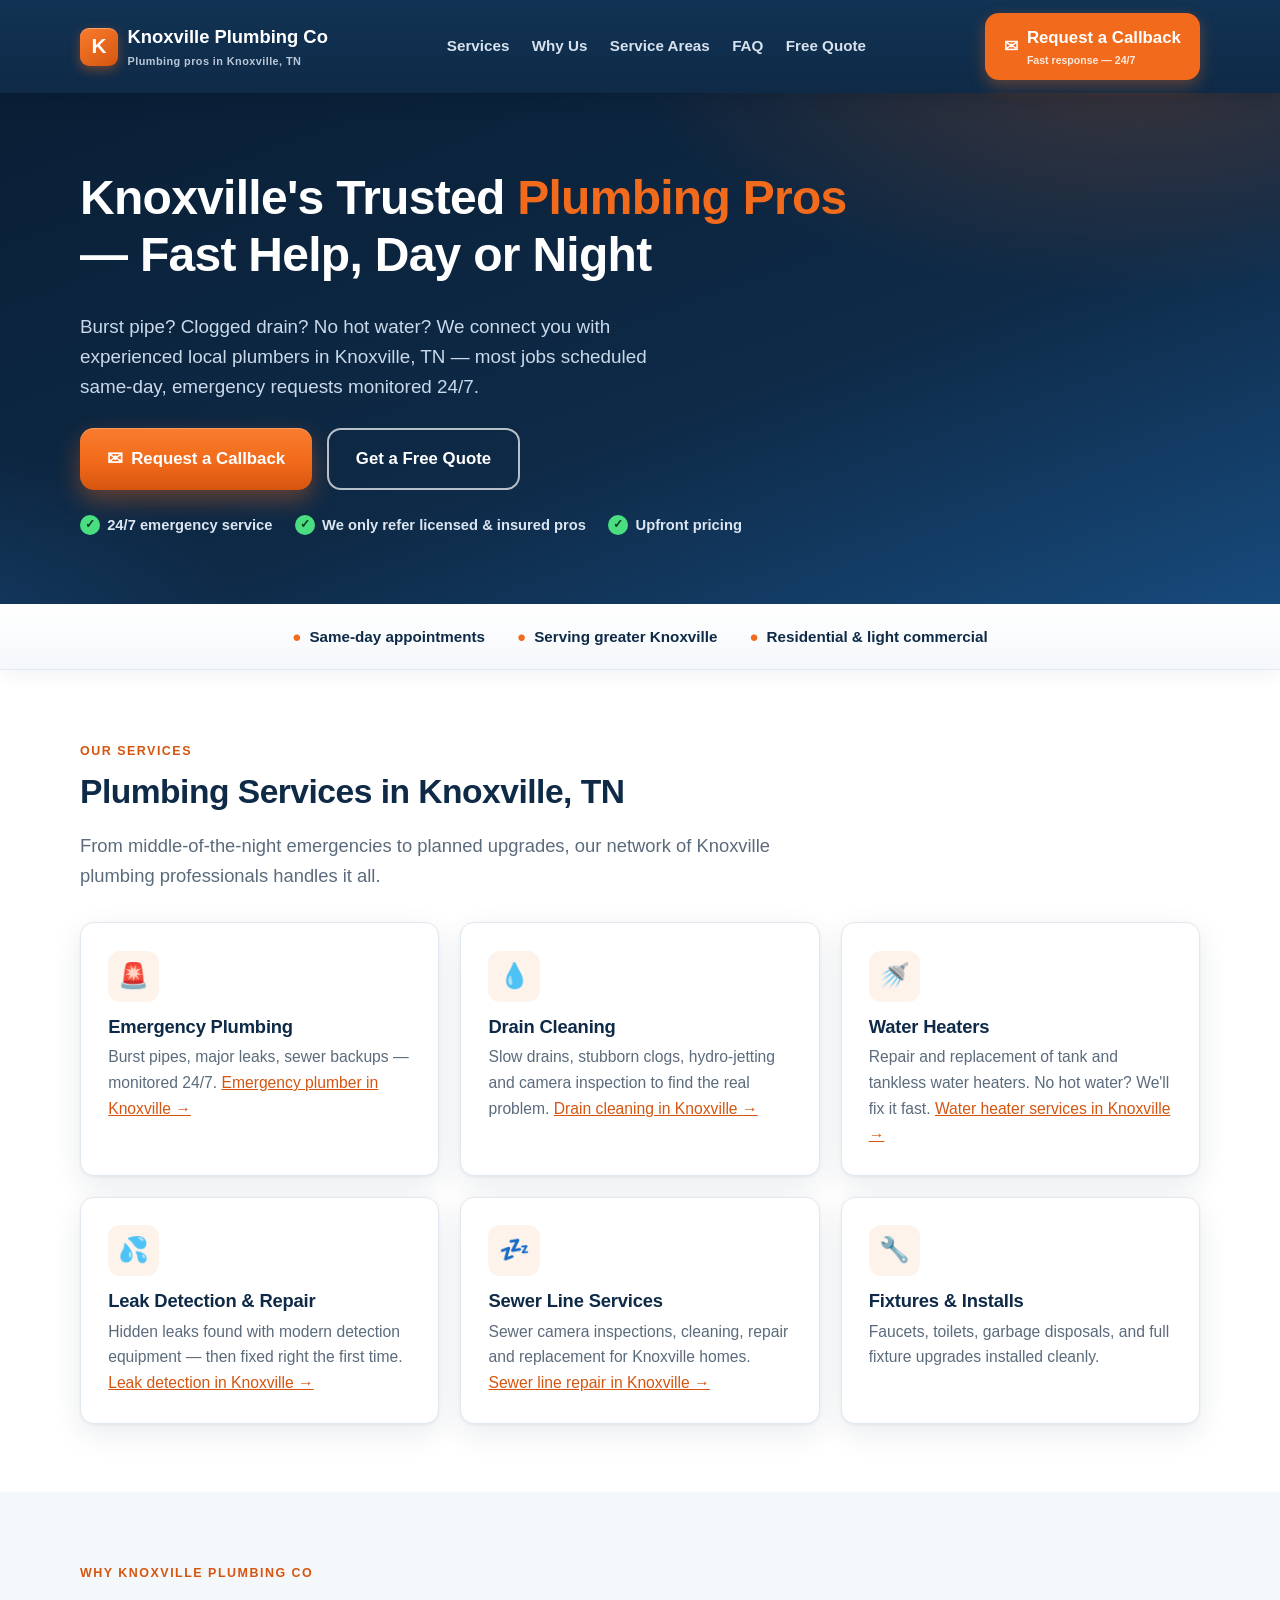
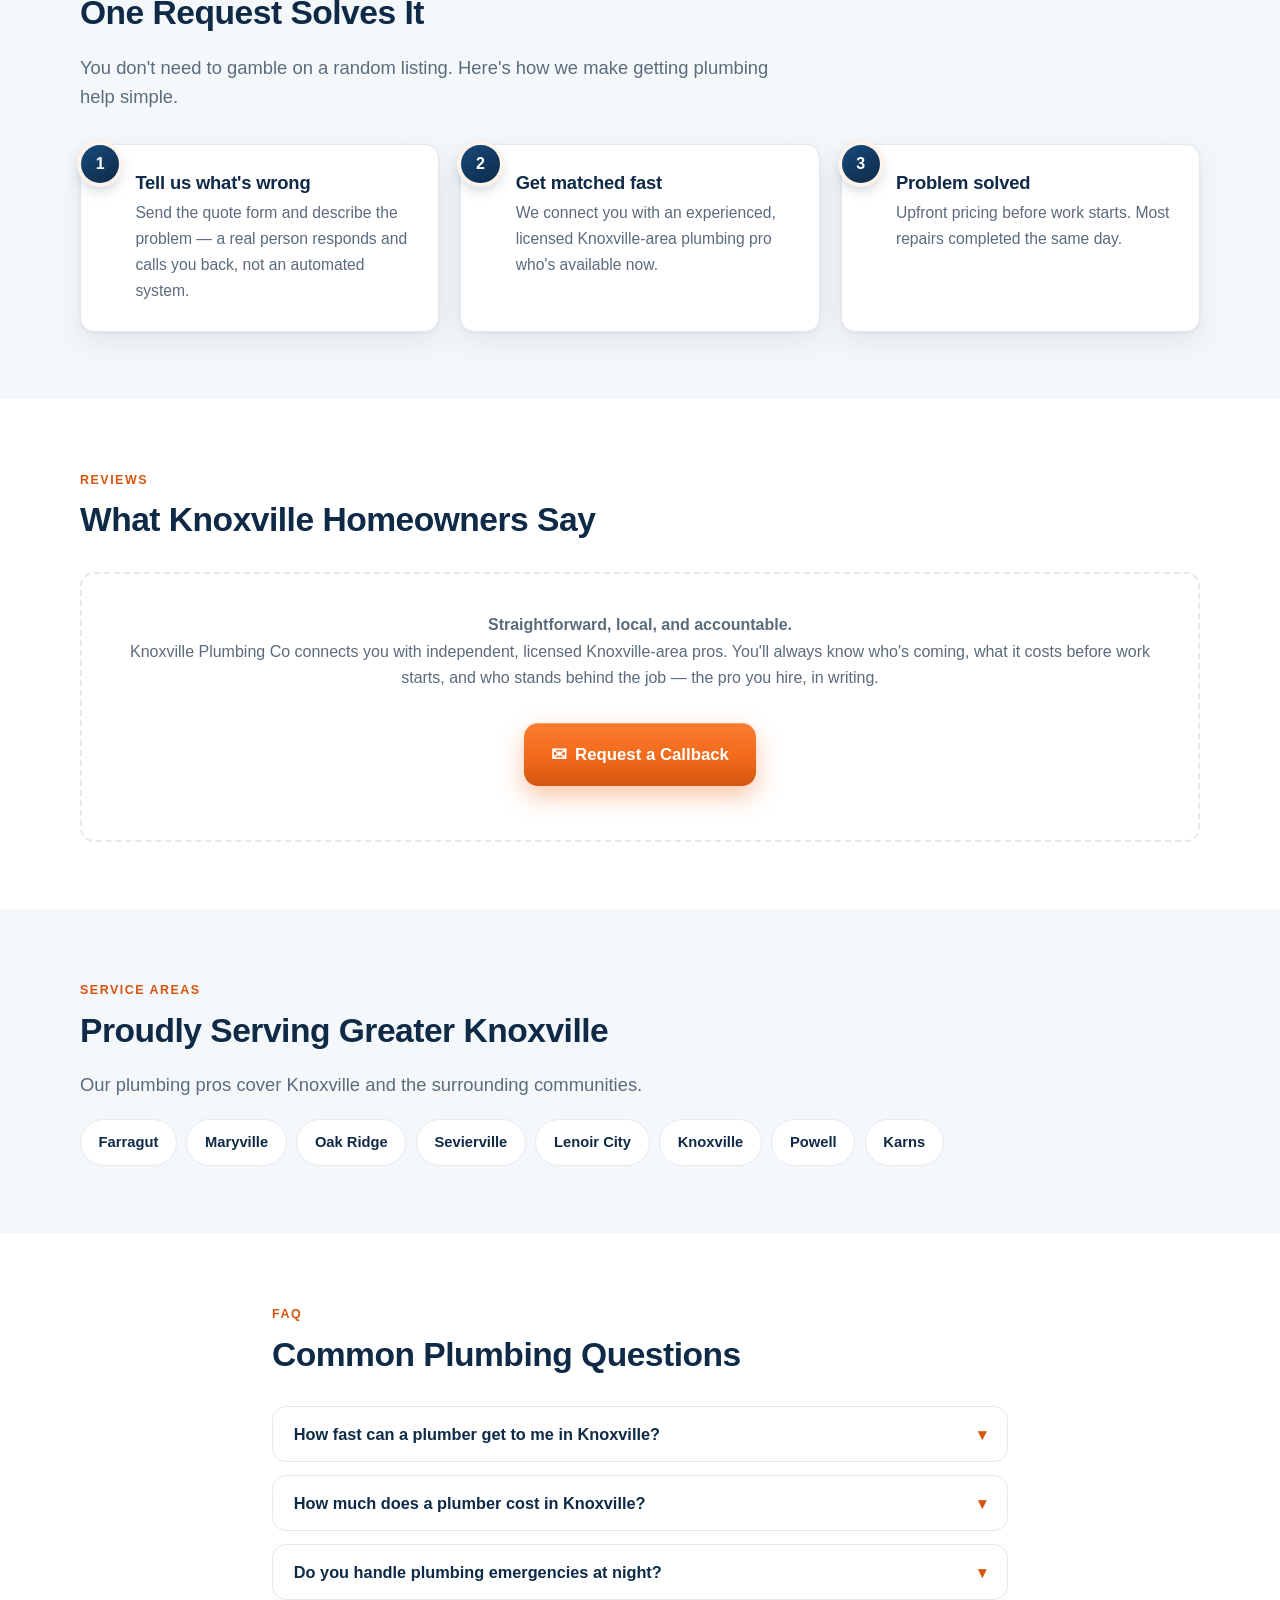
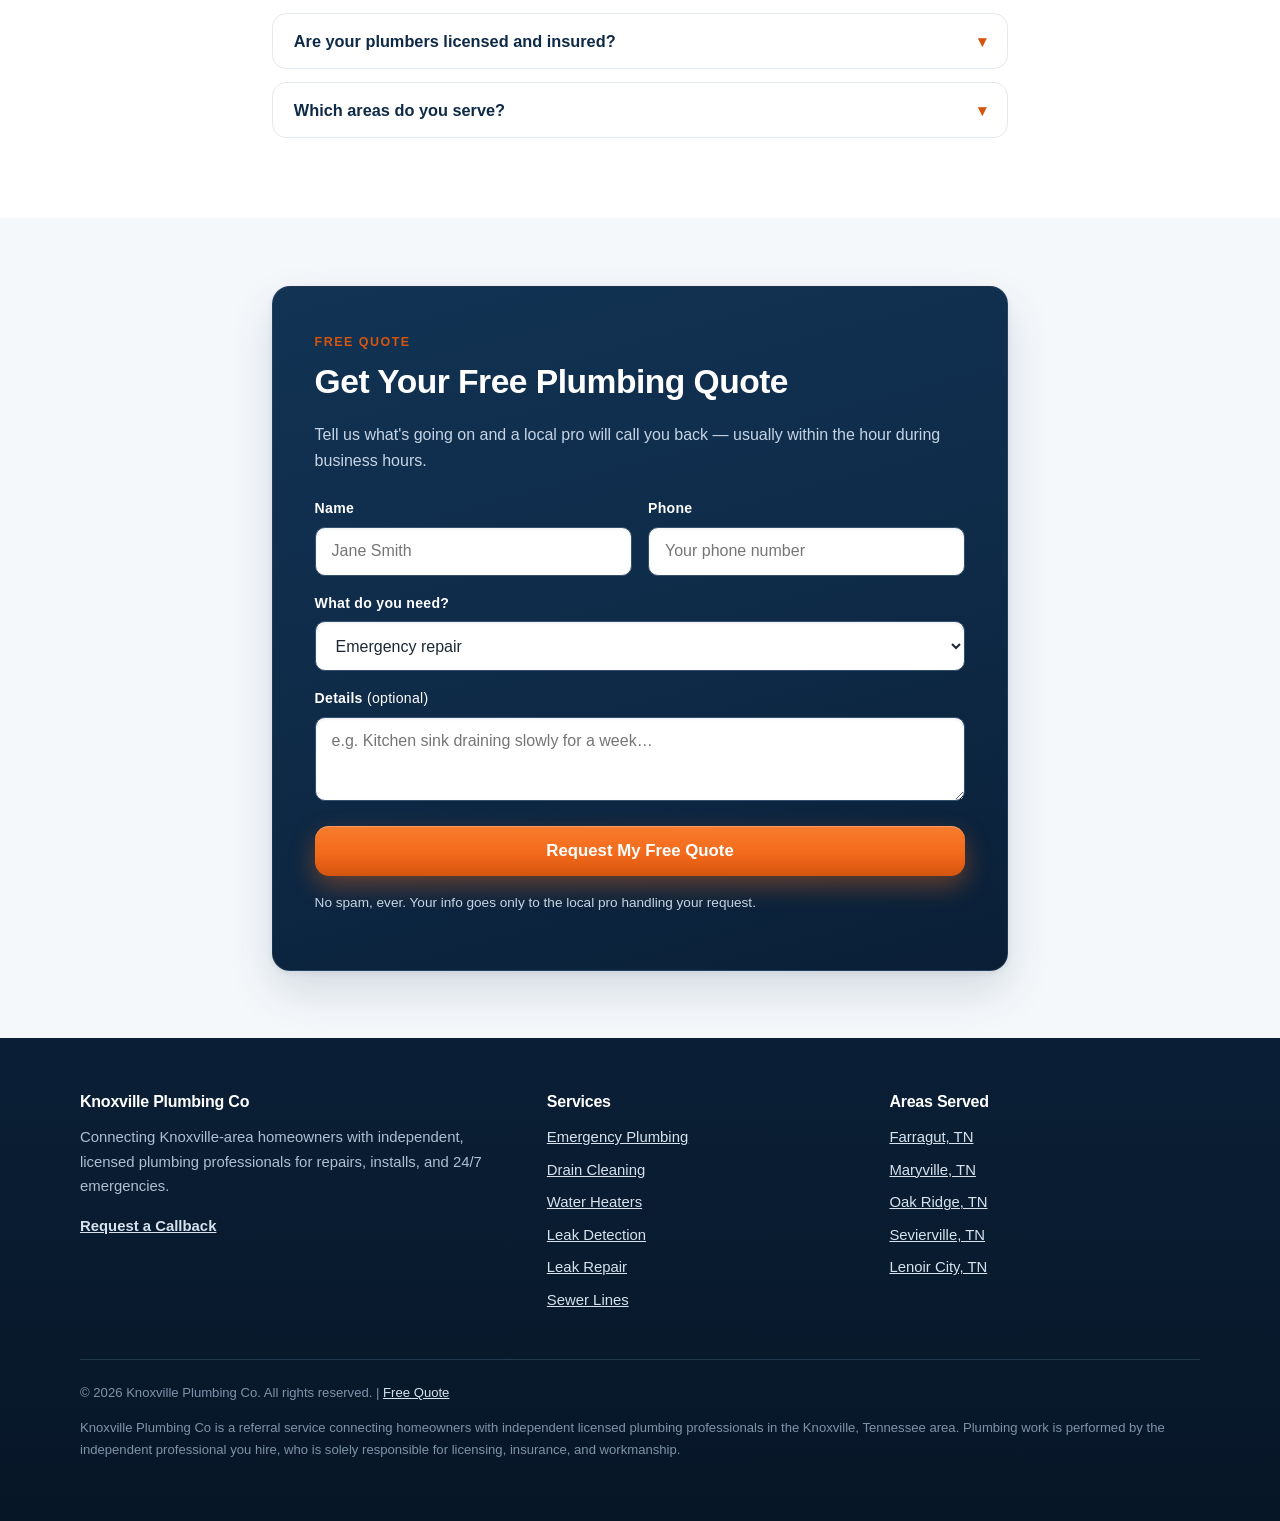
==== index.html @ 36725b7a "Knoxville Plumbing Co lead-gen site — premium template clone, form-first (no phone)" ====
<!DOCTYPE html>
<html lang="en">
<head>
<meta charset="UTF-8">
<meta name="viewport" content="width=device-width, initial-scale=1.0">
<title>Plumber in Knoxville, TN | 24/7 Emergency | Knoxville Plumbing Co</title>
<meta name="description" content="Need a plumber in Knoxville, TN? We connect you with trusted local pros for emergencies, drains, water heaters & more. Request a callback for fast service.">
<link rel="canonical" href="https://knoxvilleplumbingco.com/">
<meta property="og:title" content="Plumber in Knoxville, TN | 24/7 | Knoxville Plumbing Co">
<meta property="og:description" content="Fast, reliable plumbing help in Knoxville — emergency repairs, drain cleaning, water heaters. Request a callback.">
<meta property="og:type" content="website">
<meta property="og:url" content="https://knoxvilleplumbingco.com/">
<meta property="og:image" content="https://knoxvilleplumbingco.com/assets/img/og-cover.jpg">
<link rel="stylesheet" href="/assets/css/style.css">
<link rel="icon" href="data:image/svg+xml,<svg xmlns='http://www.w3.org/2000/svg' viewBox='0 0 100 100'><rect width='100' height='100' rx='20' fill='%23f26a1b'/><text x='50' y='68' font-size='52' text-anchor='middle' fill='white' font-family='Arial' font-weight='bold'>K</text></svg>">
<script type="application/ld+json">
{
  "@context": "https://schema.org",
  "@type": "Plumber",
  "name": "Knoxville Plumbing Co",
  "description": "Connecting Knoxville-area homeowners with trusted local plumbing professionals for emergency repairs, drain cleaning, water heaters, and more.",
  "url": "https://knoxvilleplumbingco.com/",
  "address": {
    "@type": "PostalAddress",
    "addressLocality": "Knoxville",
    "addressRegion": "TN",
    "addressCountry": "US"
  },
  "areaServed": [
    {"@type": "City", "name": "Knoxville"},
    {"@type": "City", "name": "Farragut"},
    {"@type": "City", "name": "Maryville"},
    {"@type": "City", "name": "Oak Ridge"},
    {"@type": "City", "name": "Sevierville"},
    {"@type": "City", "name": "Powell"},
    {"@type": "City", "name": "Lenoir City"},
    {"@type": "City", "name": "Karns"}
  ],
  "openingHours": "Mo-Su 00:00-23:59",
  "priceRange": "$$"
}
</script>
</head>
<body>

<header class="site-header">
  <div class="container header-inner">
    <a class="brand" href="/" aria-label="Knoxville Plumbing Co — home">
      <span class="brand-mark">K</span>
      <span>Knoxville Plumbing Co<small>Plumbing pros in Knoxville, TN</small></span>
    </a>
    <nav class="main-nav" id="mainNav" aria-label="Main navigation">
      <a href="/#services">Services</a>
      <a href="/#why-us">Why Us</a>
      <a href="/#areas">Service Areas</a>
      <a href="/#faq">FAQ</a>
      <a href="/#quote">Free Quote</a>
    </nav>
    <button class="nav-toggle" aria-label="Open menu" aria-expanded="false" aria-controls="mainNav">&#9776;</button>
    <a class="header-phone" href="#quote"><span aria-hidden="true">&#9993;</span><span>Request a Callback<small>Fast response — 24/7</small></span></a>
  </div>
</header>

<main>
  <!-- HERO -->
  <section class="hero">
    <div class="container">
      <h1>Knoxville's Trusted <span class="hl">Plumbing Pros</span> — Fast Help, Day or Night</h1>
      <p class="sub">Burst pipe? Clogged drain? No hot water? We connect you with experienced local plumbers in Knoxville, TN — most jobs scheduled same-day, emergency requests monitored 24/7.</p>
      <div class="hero-ctas">
        <a class="btn btn-primary" href="#quote"><span class="icon" aria-hidden="true">&#9993;</span> Request a Callback</a>
        <a class="btn btn-outline" href="#quote">Get a Free Quote</a>
      </div>
      <ul class="hero-trust">
        <li><span class="tick">&#10003;</span> 24/7 emergency service</li>
        <li><span class="tick">&#10003;</span> We only refer licensed &amp; insured pros</li>
        <li><span class="tick">&#10003;</span> Upfront pricing</li>
      </ul>
    </div>
  </section>

  <!-- TRUST BAR -->
  <div class="trustbar">
    <div class="container">
      <ul>
        <li><span class="dot">&#9679;</span> Same-day appointments</li>
        <li><span class="dot">&#9679;</span> Serving greater Knoxville</li>
        <li><span class="dot">&#9679;</span> Residential &amp; light commercial</li>
      </ul>
    </div>
  </div>

  <!-- SERVICES -->
  <section id="services">
    <div class="container">
      <span class="eyebrow">Our services</span>
      <h2>Plumbing Services in Knoxville, TN</h2>
      <p class="lead">From middle-of-the-night emergencies to planned upgrades, our network of Knoxville plumbing professionals handles it all.</p>
      <div class="grid grid-3 mt-2">
        <div class="card">
          <div class="card-icon" aria-hidden="true">&#128680;</div>
          <h3>Emergency Plumbing</h3>
          <p>Burst pipes, major leaks, sewer backups — monitored 24/7. <a href="/services/emergency-plumbing.html">Emergency plumber in Knoxville &rarr;</a></p>
        </div>
        <div class="card">
          <div class="card-icon" aria-hidden="true">&#128167;</div>
          <h3>Drain Cleaning</h3>
          <p>Slow drains, stubborn clogs, hydro-jetting and camera inspection to find the real problem. <a href="/services/drain-cleaning.html">Drain cleaning in Knoxville &rarr;</a></p>
        </div>
        <div class="card">
          <div class="card-icon" aria-hidden="true">&#128703;</div>
          <h3>Water Heaters</h3>
          <p>Repair and replacement of tank and tankless water heaters. No hot water? We'll fix it fast. <a href="/services/water-heater-repair-installation.html">Water heater services in Knoxville &rarr;</a></p>
        </div>
        <div class="card">
          <div class="card-icon" aria-hidden="true">&#128166;</div>
          <h3>Leak Detection &amp; Repair</h3>
          <p>Hidden leaks found with modern detection equipment — then fixed right the first time. <a href="/services/leak-detection.html">Leak detection in Knoxville &rarr;</a></p>
        </div>
        <div class="card">
          <div class="card-icon" aria-hidden="true">&#128164;</div>
          <h3>Sewer Line Services</h3>
          <p>Sewer camera inspections, cleaning, repair and replacement for Knoxville homes. <a href="/services/sewer-line-repair.html">Sewer line repair in Knoxville &rarr;</a></p>
        </div>
        <div class="card">
          <div class="card-icon" aria-hidden="true">&#128295;</div>
          <h3>Fixtures &amp; Installs</h3>
          <p>Faucets, toilets, garbage disposals, and full fixture upgrades installed cleanly.</p>
        </div>
      </div>
    </div>
  </section>

  <!-- WHY US -->
  <section id="why-us" class="section-soft">
    <div class="container">
      <span class="eyebrow">Why Knoxville Plumbing Co</span>
      <h2>One Request Solves It</h2>
      <p class="lead">You don't need to gamble on a random listing. Here's how we make getting plumbing help simple.</p>
      <div class="grid grid-3 steps mt-2">
        <div class="card step">
          <h3>Tell us what's wrong</h3>
          <p>Send the quote form and describe the problem — a real person responds and calls you back, not an automated system.</p>
        </div>
        <div class="card step">
          <h3>Get matched fast</h3>
          <p>We connect you with an experienced, licensed Knoxville-area plumbing pro who's available now.</p>
        </div>
        <div class="card step">
          <h3>Problem solved</h3>
          <p>Upfront pricing before work starts. Most repairs completed the same day.</p>
        </div>
      </div>
    </div>
  </section>

  <!-- REVIEWS -->
  <section id="reviews">
    <div class="container">
      <span class="eyebrow">Reviews</span>
      <h2>What Knoxville Homeowners Say</h2>
      <div class="reviews-empty mt-2">
        <p><strong>Straightforward, local, and accountable.</strong><br>
        Knoxville Plumbing Co connects you with independent, licensed Knoxville-area pros. You'll always know who's coming, what it costs before work starts, and who stands behind the job — the pro you hire, in writing.</p>
        <p class="mt-2"><a class="btn btn-primary" href="#quote"><span class="icon" aria-hidden="true">&#9993;</span> Request a Callback</a></p>
      </div>
    </div>
  </section>

  <!-- SERVICE AREAS -->
  <section id="areas" class="section-soft">
    <div class="container">
      <span class="eyebrow">Service areas</span>
      <h2>Proudly Serving Greater Knoxville</h2>
      <p class="lead">Our plumbing pros cover Knoxville and the surrounding communities.</p>
      <ul class="area-tags">
        <li><a href="/areas/farragut.html">Farragut</a></li>
        <li><a href="/areas/maryville.html">Maryville</a></li>
        <li><a href="/areas/oak-ridge.html">Oak Ridge</a></li>
        <li><a href="/areas/sevierville.html">Sevierville</a></li>
        <li><a href="/areas/lenoir-city.html">Lenoir City</a></li>
        <li>Knoxville</li><li>Powell</li><li>Karns</li>
      </ul>
    </div>
  </section>

  <!-- FAQ -->
  <section id="faq">
    <div class="container" style="max-width: 46rem;">
      <span class="eyebrow">FAQ</span>
      <h2>Common Plumbing Questions</h2>
      <div class="mt-2">
        <div class="faq-item">
          <button class="faq-q" aria-expanded="false">How fast can a plumber get to me in Knoxville?<span class="chev" aria-hidden="true">&#9662;</span></button>
          <div class="faq-a"><p>For emergencies, our pros aim for same-day — often within hours. Standard appointments are usually available within 24–48 hours. Request a callback and we'll give you a real arrival window.</p></div>
        </div>
        <div class="faq-item">
          <button class="faq-q" aria-expanded="false">How much does a plumber cost in Knoxville?<span class="chev" aria-hidden="true">&#9662;</span></button>
          <div class="faq-a"><p>Most residential service calls in Knoxville run $150–$500 depending on the job; bigger work like water heater replacement or sewer repair is quoted upfront before anything starts. You'll always approve the price first.</p></div>
        </div>
        <div class="faq-item">
          <button class="faq-q" aria-expanded="false">Do you handle plumbing emergencies at night?<span class="chev" aria-hidden="true">&#9662;</span></button>
          <div class="faq-a"><p>Yes — burst pipes, flooding, and sewer backups can't wait. Emergency requests are monitored 24/7, including weekends and holidays.</p></div>
        </div>
        <div class="faq-item">
          <button class="faq-q" aria-expanded="false">Are your plumbers licensed and insured?<span class="chev" aria-hidden="true">&#9662;</span></button>
          <div class="faq-a"><p>That's our policy: we only connect you with professionals who are licensed per Tennessee requirements and carry liability insurance — and you should always ask your pro for their license number. Any reputable plumber provides it happily.</p></div>
        </div>
        <div class="faq-item">
          <button class="faq-q" aria-expanded="false">Which areas do you serve?<span class="chev" aria-hidden="true">&#9662;</span></button>
          <div class="faq-a"><p>Knoxville plus Farragut, Maryville, Oak Ridge, Sevierville, Powell, Lenoir City, and Karns. Just outside? Send the form and ask — we may still be able to help.</p></div>
        </div>
      </div>
    </div>
  </section>

  <!-- QUOTE FORM -->
  <section id="quote" class="section-soft">
    <div class="container" style="max-width: 46rem;">
      <div class="form-wrap">
        <span class="eyebrow">Free quote</span>
        <h2>Get Your Free Plumbing Quote</h2>
        <p>Tell us what's going on and a local pro will call you back — usually within the hour during business hours.</p>
        <form class="quote-form" id="quoteForm" novalidate>
          <div class="field-row">
            <div class="field">
              <label for="q-name">Name</label>
              <input id="q-name" name="name" type="text" autocomplete="name" placeholder="Jane Smith" required>
            </div>
            <div class="field">
              <label for="q-phone">Phone</label>
              <input id="q-phone" name="phone" type="tel" autocomplete="tel" placeholder="Your phone number" required>
            </div>
          </div>
          <div class="field">
            <label for="q-service">What do you need?</label>
            <select id="q-service" name="service">
              <option>Emergency repair</option>
              <option>Drain cleaning</option>
              <option>Water heater</option>
              <option>Leak detection / repair</option>
              <option>Sewer line</option>
              <option>Fixture install</option>
              <option>Something else</option>
            </select>
          </div>
          <div class="field">
            <label for="q-details">Details <span style="font-weight:400">(optional)</span></label>
            <textarea id="q-details" name="details" rows="3" placeholder="e.g. Kitchen sink draining slowly for a week…"></textarea>
          </div>
          <div class="field hp" aria-hidden="true">
            <label>Company (leave blank)<input type="text" name="company" tabindex="-1" autocomplete="off"></label>
          </div>
          <p class="form-error" role="alert"></p>
          <button class="btn btn-primary btn-block" type="submit">Request My Free Quote</button>
          <p class="form-note">No spam, ever. Your info goes only to the local pro handling your request.</p>
          <div class="form-success" role="status">
            <strong>Thanks — we've got it!</strong><br>
            A local plumbing pro will call you back shortly.
          </div>
        </form>
      </div>
    </div>
  </section>
</main>

<footer class="site-footer">
  <div class="container">
    <div class="footer-grid">
      <div>
        <h2 class="fh">Knoxville Plumbing Co</h2>
        <p>Connecting Knoxville-area homeowners with independent, licensed plumbing professionals for repairs, installs, and 24/7 emergencies.</p>
        <p><a href="#quote"><strong>Request a Callback</strong></a></p>
      </div>
      <div>
        <h2 class="fh">Services</h2>
        <ul>
          <li><a href="/services/emergency-plumbing.html">Emergency Plumbing</a></li>
          <li><a href="/services/drain-cleaning.html">Drain Cleaning</a></li>
          <li><a href="/services/water-heater-repair-installation.html">Water Heaters</a></li>
          <li><a href="/services/leak-detection.html">Leak Detection</a></li>
          <li><a href="/services/leak-repair.html">Leak Repair</a></li>
          <li><a href="/services/sewer-line-repair.html">Sewer Lines</a></li>
        </ul>
      </div>
      <div>
        <h2 class="fh">Areas Served</h2>
        <ul>
          <li><a href="/areas/farragut.html">Farragut, TN</a></li>
          <li><a href="/areas/maryville.html">Maryville, TN</a></li>
          <li><a href="/areas/oak-ridge.html">Oak Ridge, TN</a></li>
          <li><a href="/areas/sevierville.html">Sevierville, TN</a></li>
          <li><a href="/areas/lenoir-city.html">Lenoir City, TN</a></li>
        </ul>
      </div>
    </div>
    <div class="footer-bottom">
      <p>&copy; <span data-year>2026</span> Knoxville Plumbing Co. All rights reserved. | <a href="/#quote">Free Quote</a></p>
      <p>Knoxville Plumbing Co is a referral service connecting homeowners with independent licensed plumbing professionals in the Knoxville, Tennessee area. Plumbing work is performed by the independent professional you hire, who is solely responsible for licensing, insurance, and workmanship.</p>
    </div>
  </div>
</footer>

<!-- Sticky mobile call bar -->
<div class="callbar" role="navigation" aria-label="Quick contact">
  <a class="call-now" href="#quote">Request a Callback</a>
  <a class="get-quote" href="#quote">Free Quote</a>
</div>

<script src="/assets/js/main.js" defer></script>
</body>
</html>
---- assets/css/style.css ----
/* ============================================================
   Site-01 rank-and-rent template — mobile-first, zero dependencies
   Niche/city tokens are filled per-site (see HTML comments).
   ============================================================ */
:root {
  --navy: #0e2a47;
  --navy-dark: #0a1f36;
  --accent: #f26a1b;
  --accent-dark: #d5550f;
  --accent-soft: #fef3ea;
  --ink: #1c2733;
  --muted: #5b6b7c;
  --line: #e3e9f0;
  --bg: #ffffff;
  --bg-soft: #f5f8fb;
  --radius: 14px;
  --shadow: 0 1px 3px rgba(14, 42, 71, .06), 0 10px 30px rgba(14, 42, 71, .09);
  --shadow-lg: 0 2px 6px rgba(14, 42, 71, .07), 0 20px 45px rgba(14, 42, 71, .14);
  --font: -apple-system, BlinkMacSystemFont, "Segoe UI", Roboto, Helvetica, Arial, sans-serif;
}

*, *::before, *::after { box-sizing: border-box; }
html { scroll-behavior: smooth; }
body {
  margin: 0;
  font-family: var(--font);
  color: var(--ink);
  line-height: 1.65;
  background: var(--bg);
  -webkit-text-size-adjust: 100%;
  -webkit-font-smoothing: antialiased;
  text-rendering: optimizeLegibility;
}
::selection { background: rgba(242, 106, 27, .28); }
img { max-width: 100%; height: auto; display: block; }
a { color: var(--accent-dark); }
h1, h2, h3 { line-height: 1.18; color: var(--navy); margin: 0 0 .6em; letter-spacing: -.015em; font-weight: 800; }
h1 { font-size: clamp(1.9rem, 5.5vw, 3rem); }
h2 { font-size: clamp(1.45rem, 4vw, 2.1rem); }
h3 { font-size: 1.15rem; letter-spacing: -.01em; }
p { margin: 0 0 1em; }
.container { width: min(1120px, 92%); margin: 0 auto; }
section { padding: 4.2rem 0; }
.section-soft { background: var(--bg-soft); }
.eyebrow {
  display: inline-block; font-size: .78rem; font-weight: 700;
  letter-spacing: .12em; text-transform: uppercase;
  color: var(--accent-dark); margin-bottom: .6rem;
}
.lead { font-size: 1.15rem; line-height: 1.6; color: var(--muted); max-width: 44rem; }

/* ---------- Buttons ---------- */
.btn {
  display: inline-flex; align-items: center; justify-content: center; gap: .5rem;
  padding: .95rem 1.7rem; border-radius: var(--radius);
  font-weight: 700; font-size: 1.05rem; text-decoration: none;
  border: 0; cursor: pointer; transition: transform .12s ease, box-shadow .12s ease;
}
.btn:active { transform: translateY(1px); }
.btn-primary { background: linear-gradient(180deg, #f97c2e, var(--accent) 55%, var(--accent-dark)); color: #fff; box-shadow: 0 10px 24px rgba(242,106,27,.38), inset 0 1px 0 rgba(255,255,255,.25); }
.btn-primary:hover { background: linear-gradient(180deg, var(--accent), var(--accent-dark)); transform: translateY(-1px); box-shadow: 0 14px 30px rgba(242,106,27,.42), inset 0 1px 0 rgba(255,255,255,.2); }
.btn:focus-visible, a:focus-visible, button:focus-visible { outline: 3px solid rgba(242,106,27,.55); outline-offset: 2px; }
.btn-outline { background: transparent; color: #fff; border: 2px solid rgba(255,255,255,.7); }
.btn-outline:hover { border-color: #fff; background: rgba(255,255,255,.08); }
.btn-block { width: 100%; }
.btn .icon { font-size: 1.15em; }

/* ---------- Header ---------- */
.site-header {
  position: sticky; top: 0; z-index: 50;
  background: linear-gradient(180deg, #123354, var(--navy)); color: #fff;
  box-shadow: 0 4px 20px rgba(6, 22, 40, .28);
}
.header-inner {
  display: flex; align-items: center; justify-content: space-between;
  gap: 1rem; padding: .8rem 0;
}
.brand { display: flex; align-items: center; gap: .6rem; color: #fff; text-decoration: none; font-weight: 800; font-size: 1.15rem; }
.brand-mark {
  width: 38px; height: 38px; border-radius: 9px; flex: 0 0 38px;
  background: linear-gradient(145deg, #f97c2e, var(--accent-dark)); color: #fff;
  display: flex; align-items: center; justify-content: center;
  font-size: 1.3rem; font-weight: 800;
  box-shadow: 0 4px 12px rgba(242,106,27,.4), inset 0 1px 0 rgba(255,255,255,.3);
}
.brand small { display: block; font-size: .68rem; font-weight: 600; color: #b9c7d8; letter-spacing: .04em; }
.header-phone {
  display: inline-flex; align-items: center; gap: .55rem;
  background: var(--accent); color: #fff; text-decoration: none;
  font-weight: 800; font-size: 1.05rem;
  padding: .7rem 1.2rem; border-radius: var(--radius);
  white-space: nowrap;
}
.header-phone { box-shadow: 0 6px 16px rgba(242,106,27,.35); transition: background .15s ease, transform .15s ease; }
.header-phone:hover { background: var(--accent-dark); transform: translateY(-1px); }
.header-phone small { display: block; font-size: .66rem; font-weight: 600; opacity: .85; }
.nav-toggle { display: none; background: none; border: 0; color: #fff; font-size: 1.6rem; cursor: pointer; padding: .4rem; }
.main-nav { display: flex; gap: 1.4rem; align-items: center; }
.main-nav a { color: #d7e2ee; text-decoration: none; font-weight: 600; font-size: .95rem; }
.main-nav a { padding: .3rem 0; border-bottom: 2px solid transparent; transition: color .15s ease, border-color .15s ease; }
.main-nav a:hover { color: #fff; border-bottom-color: var(--accent); }

/* ---------- Hero ---------- */
.hero {
  background:
    radial-gradient(52rem 26rem at 88% -10%, rgba(242, 106, 27, .22), transparent 60%),
    radial-gradient(40rem 22rem at -10% 110%, rgba(38, 102, 168, .35), transparent 60%),
    linear-gradient(160deg, var(--navy-dark) 0%, var(--navy) 58%, #174a7c 100%);
  color: #fff; padding: 4.8rem 0 4.2rem; position: relative; overflow: hidden;
}
.hero h1 { color: #fff; max-width: 16em; }
.hero h1 .hl { color: var(--accent); }
.hero p.sub { color: #c9d9ea; font-size: 1.18rem; line-height: 1.6; max-width: 36rem; }
.hero-ctas { display: flex; gap: .9rem; flex-wrap: wrap; margin: 1.6rem 0 1.4rem; }
.hero-trust { display: flex; gap: 1.4rem; flex-wrap: wrap; margin: 0; padding: 0; list-style: none; }
.hero-trust li { display: flex; align-items: center; gap: .45rem; color: #dbe6f2; font-size: .92rem; font-weight: 600; }
.hero-trust .tick {
  color: #06351f; background: #4ade80; font-weight: 800;
  width: 1.25rem; height: 1.25rem; border-radius: 50%; flex: 0 0 1.25rem;
  display: inline-flex; align-items: center; justify-content: center; font-size: .72rem;
}

/* ---------- Trust bar ---------- */
.trustbar { background: linear-gradient(180deg, #ffffff, var(--bg-soft)); border-bottom: 1px solid var(--line); padding: 1.25rem 0; box-shadow: 0 6px 18px rgba(14,42,71,.05); }
.trustbar ul { display: flex; gap: 2rem; flex-wrap: wrap; justify-content: center; margin: 0; padding: 0; list-style: none; }
.trustbar li { font-weight: 700; color: var(--navy); font-size: .95rem; display: flex; gap: .5rem; align-items: center; }
.trustbar .dot { color: var(--accent); }

/* ---------- Cards / grids ---------- */
.grid { display: grid; gap: 1.3rem; }
.grid-3 { grid-template-columns: 1fr; }
.card {
  background: #fff; border: 1px solid var(--line); border-radius: var(--radius);
  padding: 1.7rem; box-shadow: var(--shadow);
  transition: transform .18s ease, box-shadow .18s ease, border-color .18s ease;
}
.card:hover { transform: translateY(-3px); box-shadow: var(--shadow-lg); border-color: #cfdce9; }
.card .card-icon {
  width: 3.2rem; height: 3.2rem; border-radius: 12px;
  background: var(--accent-soft); display: flex; align-items: center; justify-content: center;
  font-size: 1.55rem; margin-bottom: .9rem;
}
.card h3 { margin-bottom: .4rem; }
.card p { color: var(--muted); margin-bottom: 0; font-size: .98rem; }

/* ---------- Steps ---------- */
.steps { counter-reset: step; }
.step { position: relative; padding-left: 3.4rem; }
.step::before {
  counter-increment: step; content: counter(step);
  position: absolute; left: 0; top: 0;
  width: 2.4rem; height: 2.4rem; border-radius: 50%;
  background: linear-gradient(145deg, #174a7c, var(--navy)); color: #fff; font-weight: 800;
  box-shadow: 0 0 0 4px var(--accent-soft), 0 6px 14px rgba(14,42,71,.25);
  display: flex; align-items: center; justify-content: center;
}

/* ---------- Reviews ---------- */
.review { border-left: 4px solid var(--accent); }
.review .stars { color: #f5a623; letter-spacing: .15em; margin-bottom: .4rem; }
.review cite { display: block; margin-top: .7rem; font-style: normal; font-weight: 700; color: var(--navy); font-size: .92rem; }
.reviews-empty {
  text-align: center; padding: 2.4rem 1.6rem;
  border: 2px dashed var(--line); border-radius: var(--radius); color: var(--muted);
}

/* ---------- FAQ ---------- */
.faq-item { border: 1px solid var(--line); border-radius: var(--radius); margin-bottom: .8rem; background: #fff; overflow: hidden; transition: border-color .15s ease, box-shadow .15s ease; }
.faq-item:hover { border-color: #cfdce9; }
.faq-item.open { border-color: var(--accent); box-shadow: 0 8px 22px rgba(14,42,71,.08); }
.faq-q {
  width: 100%; text-align: left; background: none; border: 0; cursor: pointer;
  padding: 1.1rem 1.3rem; font-size: 1.02rem; font-weight: 700; color: var(--navy);
  display: flex; justify-content: space-between; align-items: center; gap: 1rem;
}
.faq-q .chev { transition: transform .2s ease; color: var(--accent-dark); }
.faq-item.open .faq-q .chev { transform: rotate(180deg); }
.faq-a { max-height: 0; overflow: hidden; transition: max-height .25s ease; }
.faq-a p { padding: 0 1.3rem 1.2rem; margin: 0; color: var(--muted); }

/* ---------- Quote form ---------- */
.form-wrap {
  background: linear-gradient(165deg, #123354, var(--navy) 55%, var(--navy-dark));
  color: #fff; border-radius: 18px; padding: 2.6rem; box-shadow: var(--shadow-lg);
  border: 1px solid rgba(255,255,255,.08);
}
.form-wrap h2 { color: #fff; }
.form-wrap p { color: #c6d4e4; }
.quote-form { display: grid; gap: 1rem; margin-top: 1.4rem; }
.field label { display: block; font-weight: 700; font-size: .88rem; letter-spacing: .02em; margin-bottom: .4rem; }
.field input, .field select, .field textarea {
  width: 100%; padding: .9rem 1rem; border-radius: 10px; border: 1px solid #33506e;
  background: #fff; color: var(--ink); font-size: 1rem; font-family: inherit;
  box-shadow: inset 0 1px 3px rgba(14,42,71,.08);
}
.field input:focus, .field select:focus, .field textarea:focus { outline: 3px solid rgba(242,106,27,.45); border-color: var(--accent); }
.field-row { display: grid; gap: 1rem; grid-template-columns: 1fr; }
.hp { position: absolute; left: -9999px; top: auto; width: 1px; height: 1px; overflow: hidden; } /* honeypot */
.form-note { font-size: .85rem; color: #9db2c7; }
.form-success {
  display: none; background: #0d3b2e; border: 1px solid #2fbf71; color: #d6ffe9;
  border-radius: var(--radius); padding: 1.4rem; font-weight: 600;
}
.form-success.show { display: block; }
.form-error { display: none; color: #ffb4a2; font-size: .92rem; font-weight: 600; }
.form-error.show { display: block; }

/* ---------- Service areas ---------- */
.area-tags { display: flex; flex-wrap: wrap; gap: .6rem; margin: 1.2rem 0 0; padding: 0; list-style: none; }
.area-tags li { background: #fff; border: 1px solid var(--line); border-radius: 999px; padding: .65rem 1.1rem; font-size: .92rem; font-weight: 600; color: var(--navy); transition: border-color .15s ease, box-shadow .15s ease, transform .15s ease; }
.area-tags li:hover { border-color: var(--accent); box-shadow: 0 6px 16px rgba(14,42,71,.1); transform: translateY(-1px); }
.area-tags li a { color: var(--navy); text-decoration: none; display: block; padding: .65rem 1.1rem; margin: -.65rem -1.1rem; }
.area-tags li a:hover { color: var(--accent-dark); }

/* ---------- Footer ---------- */
.site-footer { background: linear-gradient(180deg, var(--navy-dark), #071627); color: #aebfd2; padding: 3.4rem 0 7rem; font-size: .93rem; }
.site-footer a { color: #d7e2ee; } .site-footer a:hover { color: var(--accent); }
.footer-grid { display: grid; gap: 2rem; grid-template-columns: 1fr; }
.site-footer h4 { color: #fff; margin: 0 0 .8rem; font-size: 1rem; }
.site-footer .fh { color: #fff; margin: 0 0 .8rem; font-size: 1rem; font-weight: 700; line-height: 1.25; }
.site-footer ul { list-style: none; margin: 0; padding: 0; }
.site-footer li { margin-bottom: .5rem; }
.footer-bottom { margin-top: 2.4rem; padding-top: 1.4rem; border-top: 1px solid #22394f; font-size: .82rem; color: #7e93a9; }

/* ---------- Sticky mobile call bar ---------- */
.callbar {
  position: fixed; left: 0; right: 0; bottom: 0; z-index: 60;
  display: flex; background: rgba(255,255,255,.94); backdrop-filter: blur(10px); -webkit-backdrop-filter: blur(10px); border-top: 1px solid var(--line);
  box-shadow: 0 -6px 24px rgba(6,22,40,.16);
}
.callbar a {
  flex: 1; text-align: center; padding: .95rem .5rem; text-decoration: none;
  font-weight: 800; font-size: 1.02rem;
}
.callbar .call-now { background: var(--accent); color: #fff; }
.callbar .get-quote { color: var(--navy); }

/* ---------- Utility ---------- */
.text-center { text-align: center; }
.mt-2 { margin-top: 2rem; }
.sr-only { position: absolute; width: 1px; height: 1px; overflow: hidden; clip: rect(0 0 0 0); }

/* ---------- Desktop ---------- */
@media (min-width: 760px) {
  .grid-3 { grid-template-columns: repeat(3, 1fr); }
  .field-row { grid-template-columns: 1fr 1fr; }
  .footer-grid { grid-template-columns: 1.4fr 1fr 1fr; }
  .callbar { display: none; }
  .site-footer { padding-bottom: 3rem; }
}
@media (max-width: 759px) {
  .main-nav {
    display: none; position: absolute; top: 100%; left: 0; right: 0;
    background: var(--navy-dark); flex-direction: column; align-items: stretch;
    padding: .6rem 4%; gap: 0;
  }
  .main-nav.open { display: flex; }
  .main-nav a { padding: .8rem 0; border-bottom: 1px solid #22394f; }
  .nav-toggle { display: block; }
  .header-phone { font-size: .92rem; padding: .6rem .9rem; }
  .header-phone small { display: none; }
  .hero-ctas .btn { flex: 1 1 100%; }
}
@media (max-width: 430px) {
  /* Sticky callbar already covers calls — hide the header phone pill to
     guarantee zero horizontal overflow on narrow phones. */
  .header-phone { display: none; }
}
@media (prefers-reduced-motion: reduce) {
  html { scroll-behavior: auto; }
  * { transition: none !important; }
}
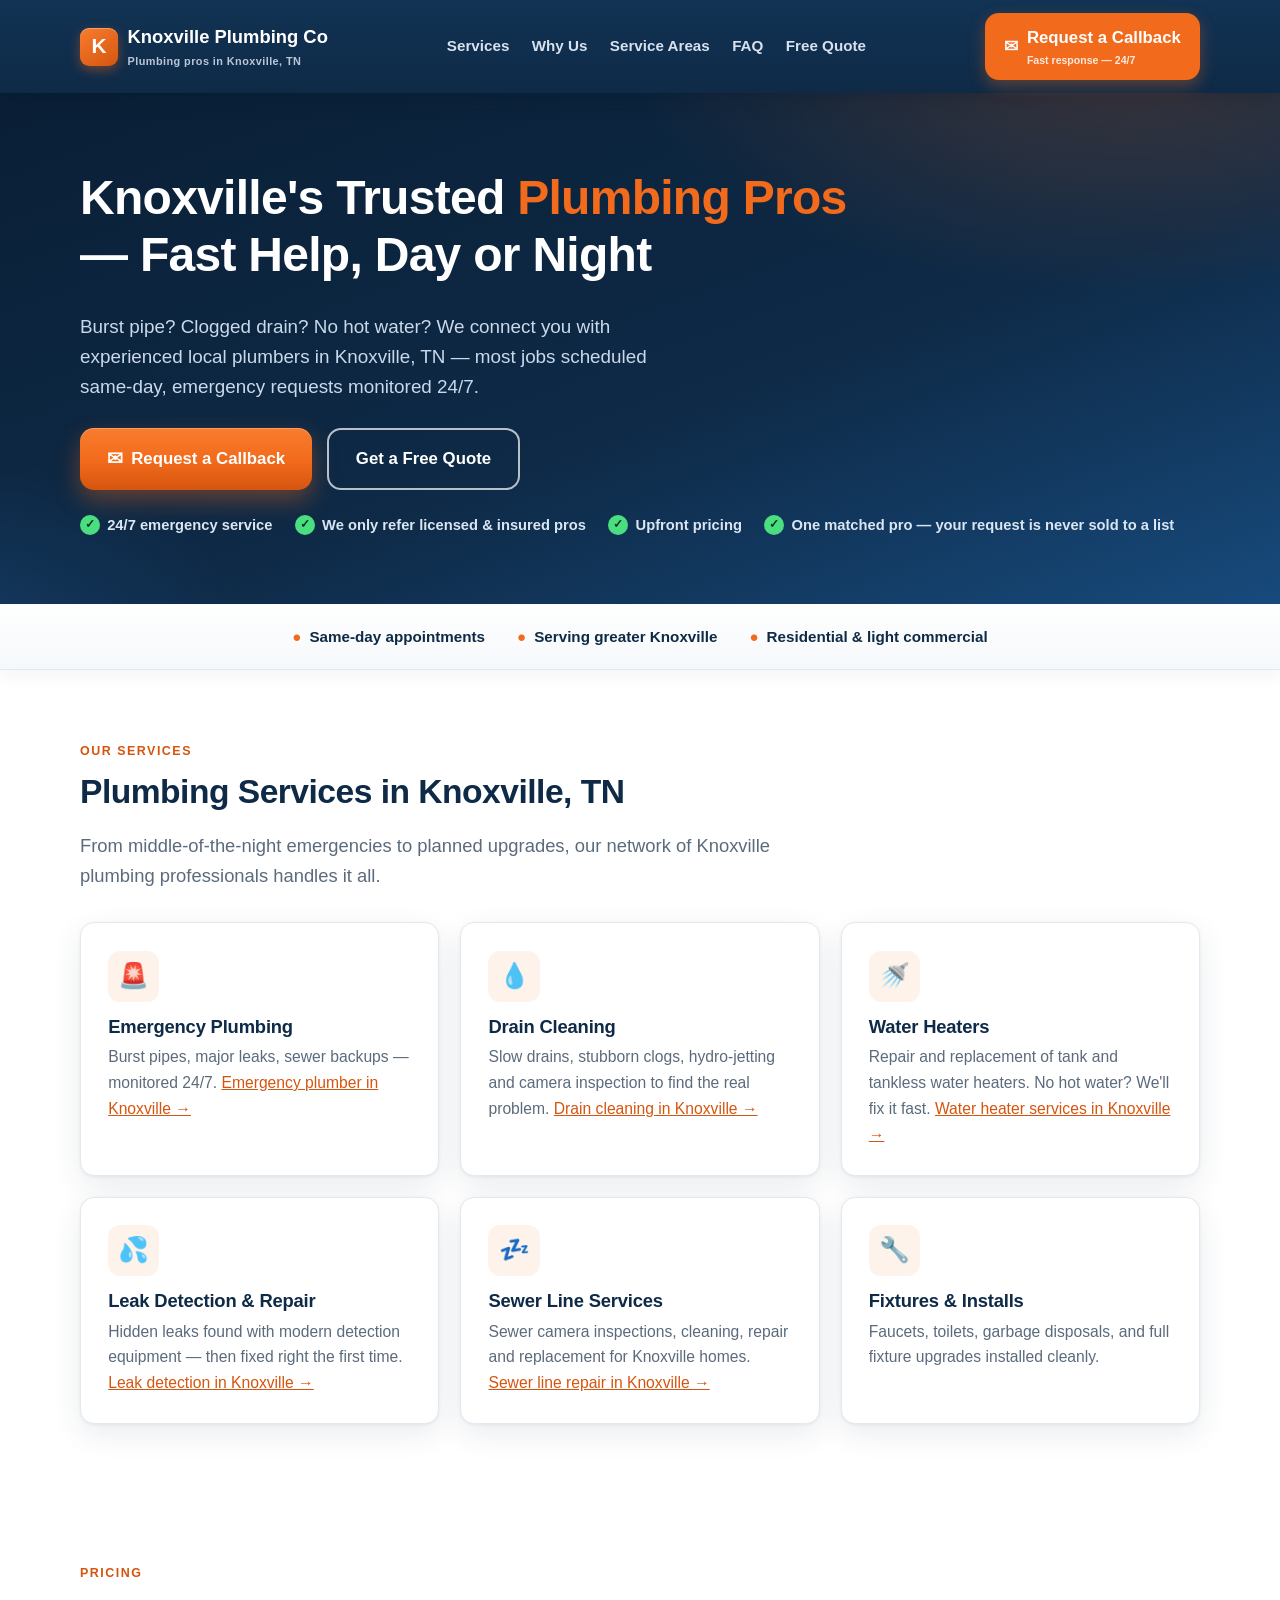
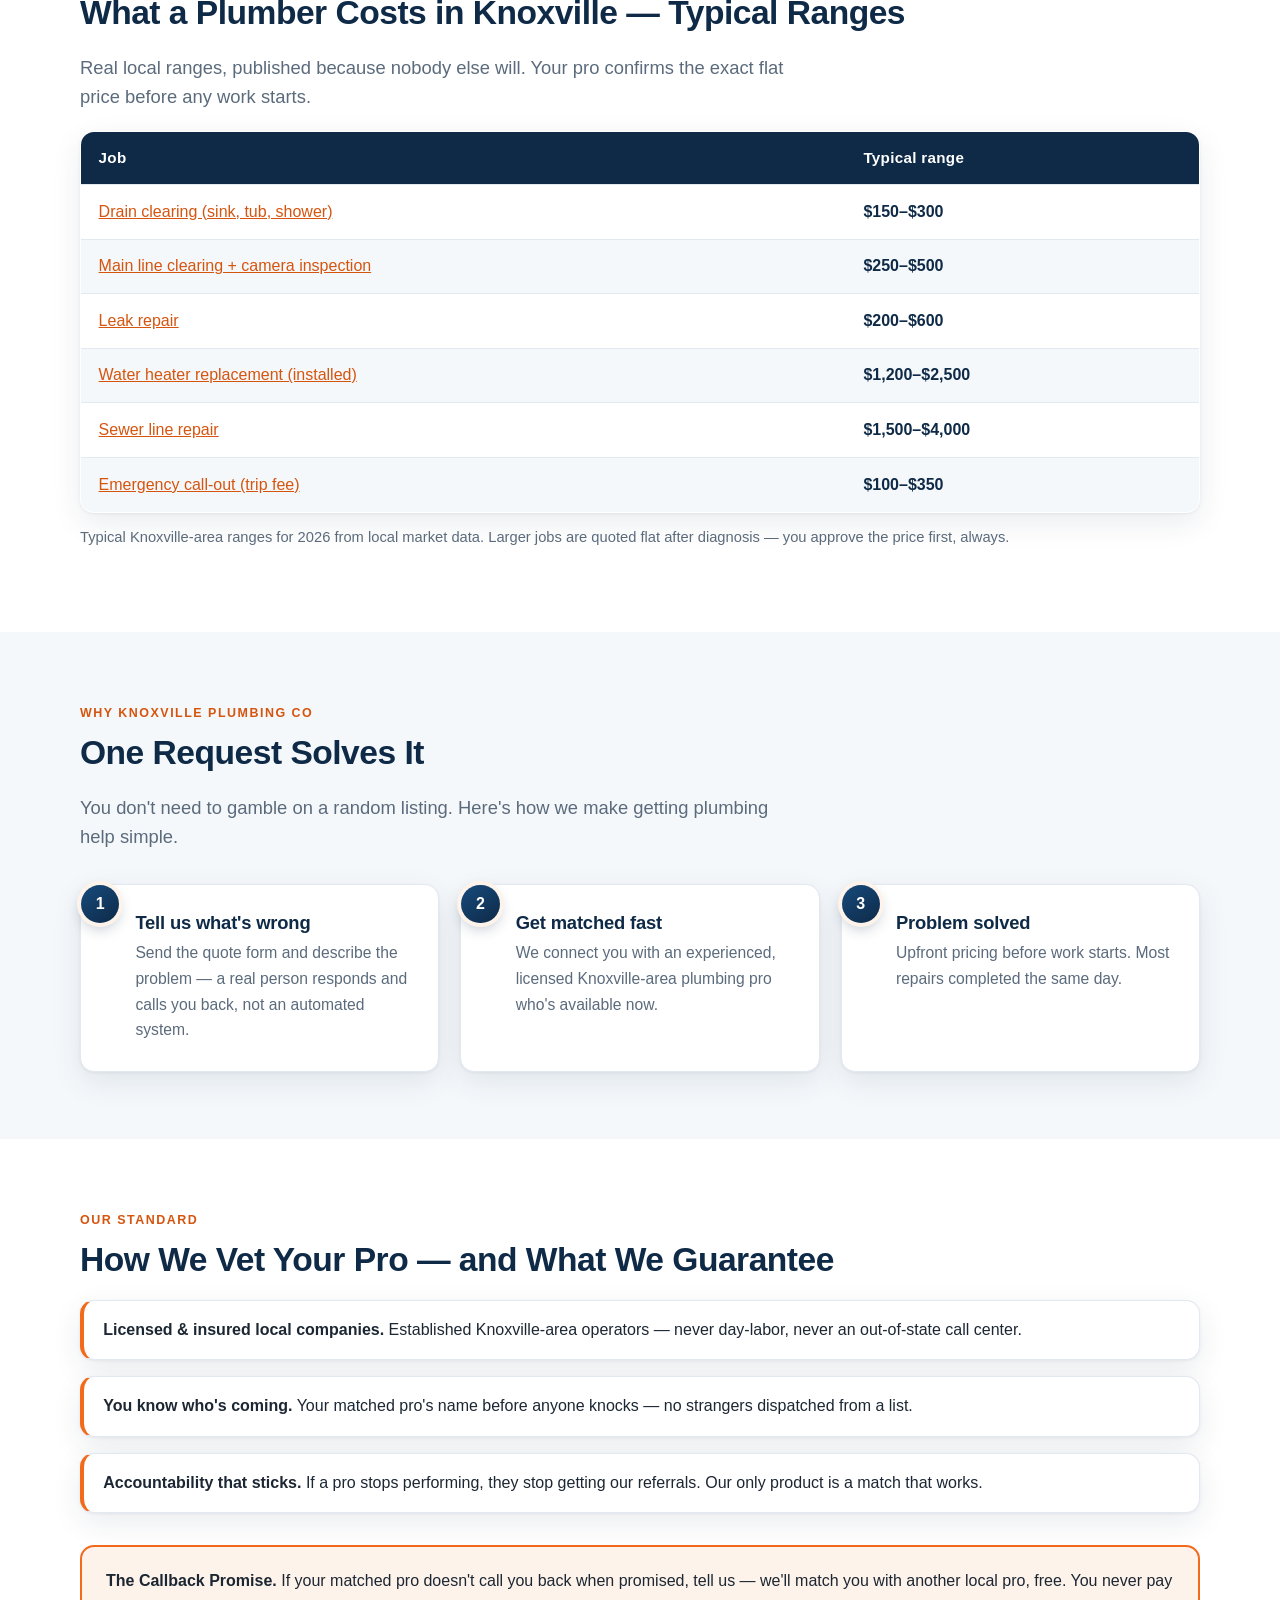
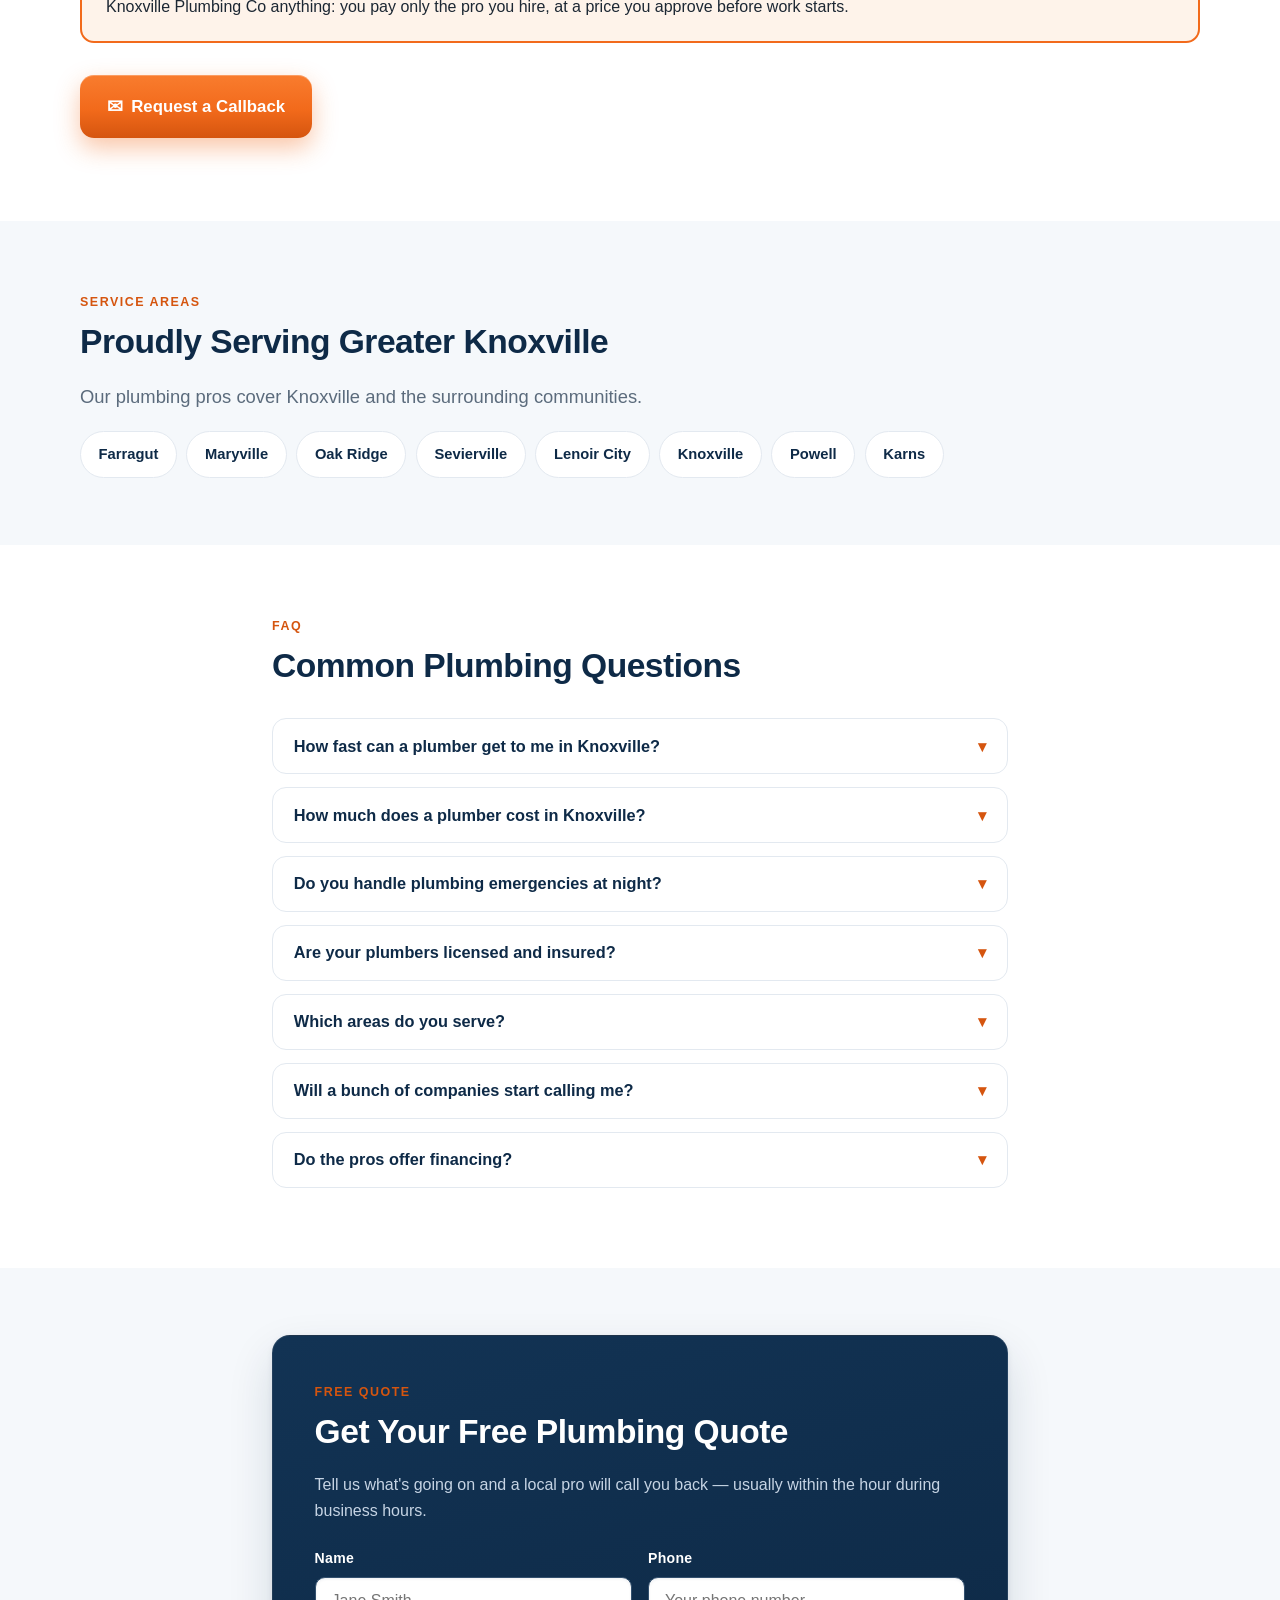
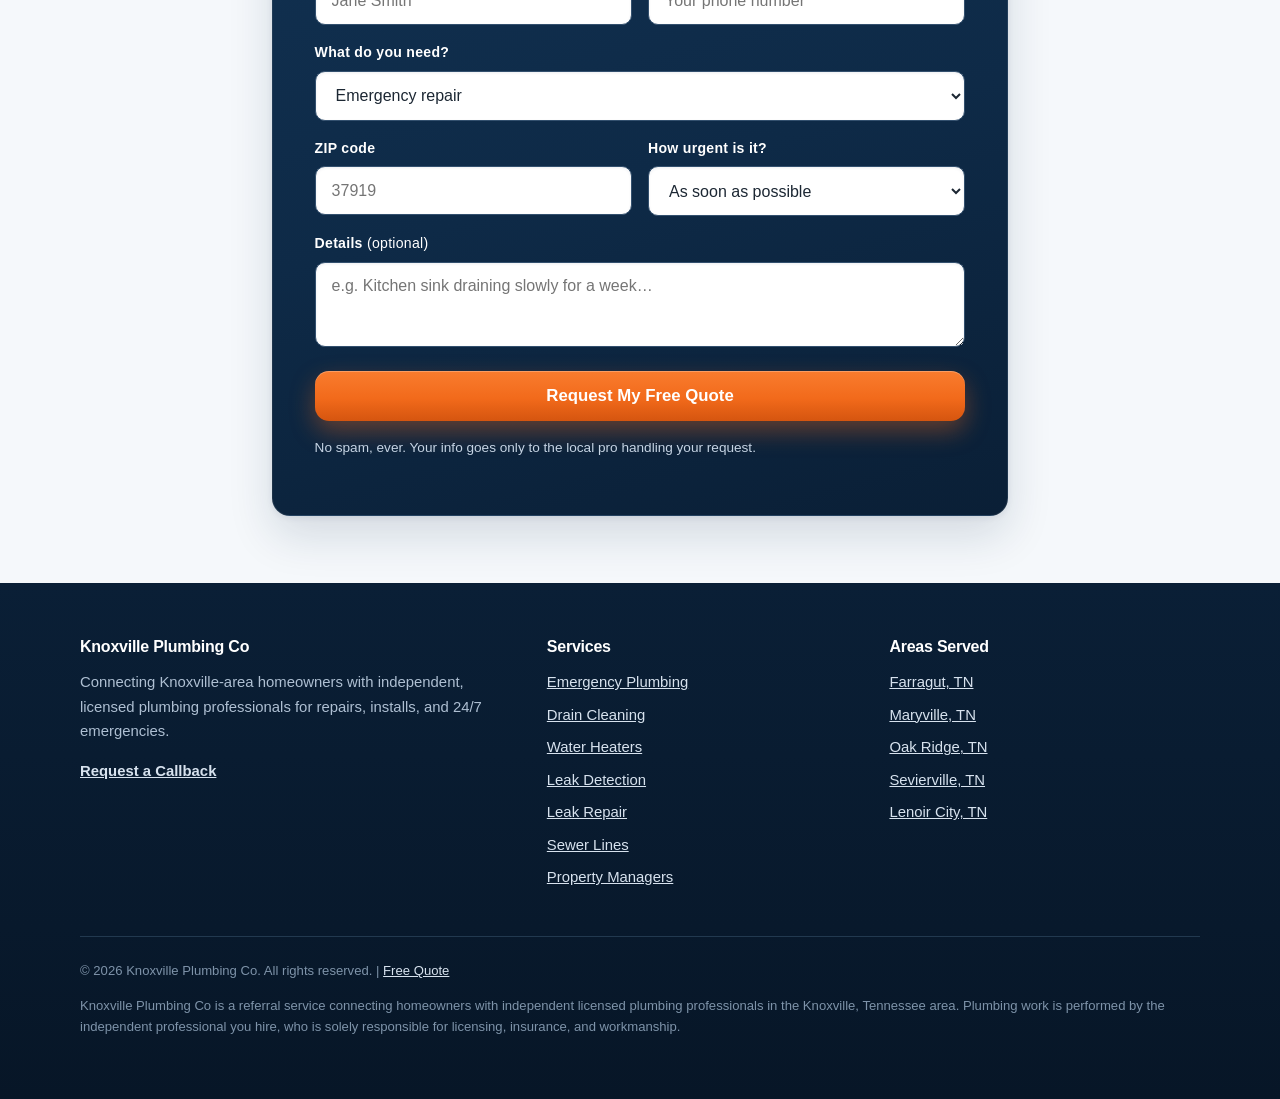
==== commit 3da51e0a: "Competitor-teardown upgrades: vetting+gtee section, price tables, text CTA (Tulsa), form ZIP/urgency" ====
--- a/index.html
+++ b/index.html
@@ -40,6 +40,70 @@
   "priceRange": "$$"
 }
 </script>
+<script type="application/ld+json">
+{
+  "@context": "https://schema.org",
+  "@type": "FAQPage",
+  "mainEntity": [
+    {
+      "@type": "Question",
+      "name": "How fast can a plumber get to me in Knoxville?",
+      "acceptedAnswer": {
+        "@type": "Answer",
+        "text": "For emergencies, our pros aim for same-day — often within hours. Standard appointments are usually available within 24–48 hours. Request a callback and we'll give you a real arrival window."
+      }
+    },
+    {
+      "@type": "Question",
+      "name": "How much does a plumber cost in Knoxville?",
+      "acceptedAnswer": {
+        "@type": "Answer",
+        "text": "Most residential service calls in Knoxville run $150–$500 depending on the job; bigger work like water heater replacement or sewer repair is quoted upfront before anything starts. You'll always approve the price first."
+      }
+    },
+    {
+      "@type": "Question",
+      "name": "Do you handle plumbing emergencies at night?",
+      "acceptedAnswer": {
+        "@type": "Answer",
+        "text": "Yes — burst pipes, flooding, and sewer backups can't wait. Emergency requests are monitored 24/7, including weekends and holidays."
+      }
+    },
+    {
+      "@type": "Question",
+      "name": "Are your plumbers licensed and insured?",
+      "acceptedAnswer": {
+        "@type": "Answer",
+        "text": "That's our policy: we only connect you with professionals who are licensed per Tennessee requirements and carry liability insurance — and you should always ask your pro for their license number. Any reputable plumber provides it happily."
+      }
+    },
+    {
+      "@type": "Question",
+      "name": "Which areas do you serve?",
+      "acceptedAnswer": {
+        "@type": "Answer",
+        "text": "Knoxville plus Farragut, Maryville, Oak Ridge, Sevierville, Powell, Lenoir City, and Karns. Just outside? Send the form and ask — we may still be able to help."
+      }
+    },
+    {
+      "@type": "Question",
+      "name": "Will a bunch of companies start calling me?",
+      "acceptedAnswer": {
+        "@type": "Answer",
+        "text": "No. Your request goes to ONE matched local pro — we never sell or share your info with a list of companies. If that pro can't reach you or isn't the right fit, tell us and we'll re-match you."
+      }
+    },
+    {
+      "@type": "Question",
+      "name": "Do the pros offer financing?",
+      "acceptedAnswer": {
+        "@type": "Answer",
+        "text": "Many do on larger jobs — water heaters, sewer lines, repipes — with options shown before you commit. Ask about financing when you get your quote."
+      }
+    }
+  ]
+}
+</script>
 </head>
 <body>
 
@@ -75,6 +139,7 @@
         <li><span class="tick">&#10003;</span> 24/7 emergency service</li>
         <li><span class="tick">&#10003;</span> We only refer licensed &amp; insured pros</li>
         <li><span class="tick">&#10003;</span> Upfront pricing</li>
+        <li><span class="tick">&#10003;</span> One matched pro — your request is never sold to a list</li>
       </ul>
     </div>
   </section>
@@ -128,6 +193,27 @@
           <p>Faucets, toilets, garbage disposals, and full fixture upgrades installed cleanly.</p>
         </div>
       </div>
+    </div>
+  </section>
+
+  <!-- PRICES -->
+  <section id="prices">
+    <div class="container">
+      <span class="eyebrow">Pricing</span>
+      <h2>What a Plumber Costs in Knoxville — Typical Ranges</h2>
+      <p class="lead">Real local ranges, published because nobody else will. Your pro confirms the exact flat price before any work starts.</p>
+      <table class="price-table">
+        <thead><tr><th scope="col">Job</th><th scope="col">Typical range</th></tr></thead>
+        <tbody>
+          <tr><td><a href="/services/drain-cleaning.html">Drain clearing (sink, tub, shower)</a></td><td>$150–$300</td></tr>
+          <tr><td><a href="/services/drain-cleaning.html">Main line clearing + camera inspection</a></td><td>$250–$500</td></tr>
+          <tr><td><a href="/services/leak-repair.html">Leak repair</a></td><td>$200–$600</td></tr>
+          <tr><td><a href="/services/water-heater-repair-installation.html">Water heater replacement (installed)</a></td><td>$1,200–$2,500</td></tr>
+          <tr><td><a href="/services/sewer-line-repair.html">Sewer line repair</a></td><td>$1,500–$4,000</td></tr>
+          <tr><td><a href="/services/emergency-plumbing.html">Emergency call-out (trip fee)</a></td><td>$100–$350</td></tr>
+        </tbody>
+      </table>
+      <p class="price-note">Typical Knoxville-area ranges for 2026 from local market data. Larger jobs are quoted flat after diagnosis — you approve the price first, always.</p>
     </div>
   </section>
 
@@ -154,16 +240,20 @@
     </div>
   </section>
 
-  <!-- REVIEWS -->
-  <section id="reviews">
-    <div class="container">
-      <span class="eyebrow">Reviews</span>
-      <h2>What Knoxville Homeowners Say</h2>
-      <div class="reviews-empty mt-2">
-        <p><strong>Straightforward, local, and accountable.</strong><br>
-        Knoxville Plumbing Co connects you with independent, licensed Knoxville-area pros. You'll always know who's coming, what it costs before work starts, and who stands behind the job — the pro you hire, in writing.</p>
-        <p class="mt-2"><a class="btn btn-primary" href="#quote"><span class="icon" aria-hidden="true">&#9993;</span> Request a Callback</a></p>
-      </div>
+  <!-- OUR STANDARD -->
+  <section id="standard">
+    <div class="container">
+      <span class="eyebrow">Our standard</span>
+      <h2>How We Vet Your Pro — and What We Guarantee</h2>
+      <ul class="vet-list mt-2">
+        <li><strong>Licensed &amp; insured local companies.</strong> Established Knoxville-area operators — never day-labor, never an out-of-state call center.</li>
+        <li><strong>You know who's coming.</strong> Your matched pro's name before anyone knocks — no strangers dispatched from a list.</li>
+        <li><strong>Accountability that sticks.</strong> If a pro stops performing, they stop getting our referrals. Our only product is a match that works.</li>
+      </ul>
+      <div class="guarantee-box mt-2">
+        <p><strong>The Callback Promise.</strong> If your matched pro doesn't call you back when promised, tell us — we'll match you with another local pro, free. You never pay Knoxville Plumbing Co anything: you pay only the pro you hire, at a price you approve before work starts.</p>
+      </div>
+      <p class="mt-2"><a class="btn btn-primary" href="#quote"><span class="icon" aria-hidden="true">&#9993;</span> Request a Callback</a></p>
     </div>
   </section>
 
@@ -179,7 +269,7 @@
         <li><a href="/areas/oak-ridge.html">Oak Ridge</a></li>
         <li><a href="/areas/sevierville.html">Sevierville</a></li>
         <li><a href="/areas/lenoir-city.html">Lenoir City</a></li>
-        <li>Knoxville</li><li>Powell</li><li>Karns</li>
+        <li>Knoxville</li><li><a href="/areas/powell.html">Powell</a></li><li>Karns</li>
       </ul>
     </div>
   </section>
@@ -209,6 +299,14 @@
         <div class="faq-item">
           <button class="faq-q" aria-expanded="false">Which areas do you serve?<span class="chev" aria-hidden="true">&#9662;</span></button>
           <div class="faq-a"><p>Knoxville plus Farragut, Maryville, Oak Ridge, Sevierville, Powell, Lenoir City, and Karns. Just outside? Send the form and ask — we may still be able to help.</p></div>
+        </div>
+        <div class="faq-item">
+          <button class="faq-q" aria-expanded="false">Will a bunch of companies start calling me?<span class="chev" aria-hidden="true">&#9662;</span></button>
+          <div class="faq-a"><p>No. Your request goes to ONE matched local pro — we never sell or share your info with a list of companies. If that pro can't reach you or isn't the right fit, tell us and we'll re-match you.</p></div>
+        </div>
+        <div class="faq-item">
+          <button class="faq-q" aria-expanded="false">Do the pros offer financing?<span class="chev" aria-hidden="true">&#9662;</span></button>
+          <div class="faq-a"><p>Many do on larger jobs — water heaters, sewer lines, repipes — with options shown before you commit. Ask about financing when you get your quote.</p></div>
         </div>
       </div>
     </div>
@@ -244,6 +342,21 @@
               <option>Something else</option>
             </select>
           </div>
+          <div class="field-row">
+            <div class="field">
+              <label for="q-zip">ZIP code</label>
+              <input id="q-zip" name="zip" type="text" inputmode="numeric" autocomplete="postal-code" maxlength="5" placeholder="37919">
+            </div>
+            <div class="field">
+              <label for="q-urgency">How urgent is it?</label>
+              <select id="q-urgency" name="urgency">
+                <option>As soon as possible</option>
+                <option>Today if possible</option>
+                <option>This week is fine</option>
+                <option>Just comparing prices</option>
+              </select>
+            </div>
+          </div>
           <div class="field">
             <label for="q-details">Details <span style="font-weight:400">(optional)</span></label>
             <textarea id="q-details" name="details" rows="3" placeholder="e.g. Kitchen sink draining slowly for a week…"></textarea>
@@ -281,6 +394,7 @@
           <li><a href="/services/leak-detection.html">Leak Detection</a></li>
           <li><a href="/services/leak-repair.html">Leak Repair</a></li>
           <li><a href="/services/sewer-line-repair.html">Sewer Lines</a></li>
+          <li><a href="/property-managers.html">Property Managers</a></li>
         </ul>
       </div>
       <div>
--- a/assets/css/style.css
+++ b/assets/css/style.css
@@ -270,3 +270,40 @@
   html { scroll-behavior: auto; }
   * { transition: none !important; }
 }
+
+/* ---------- Teardown upgrades 2026-10-30 ---------- */
+.price-table {
+  width: 100%; border-collapse: collapse; margin: 1.2rem 0 .8rem;
+  background: #fff; border: 1px solid var(--line); border-radius: var(--radius);
+  overflow: hidden; box-shadow: var(--shadow);
+}
+.price-table th, .price-table td {
+  text-align: left; padding: .85rem 1.1rem; border-bottom: 1px solid var(--line);
+  vertical-align: top;
+}
+.price-table thead th { background: var(--navy); color: #fff; font-size: .95rem; letter-spacing: .02em; }
+.price-table tbody tr:nth-child(even) { background: var(--bg-soft); }
+.price-table tbody tr:last-child td { border-bottom: 0; }
+.price-table td:last-child { font-weight: 700; color: var(--navy); white-space: nowrap; }
+.price-note { font-size: .92rem; color: var(--muted); }
+@media (max-width: 560px) {
+  .price-table th, .price-table td { padding: .7rem .8rem; font-size: .95rem; }
+  .price-table td:last-child { white-space: normal; }
+}
+.vet-list { list-style: none; margin: 1.2rem 0 0; padding: 0; display: grid; gap: 1rem; }
+.vet-list li {
+  background: #fff; border: 1px solid var(--line); border-left: 4px solid var(--accent);
+  border-radius: var(--radius); padding: 1rem 1.2rem; box-shadow: var(--shadow);
+}
+.guarantee-box {
+  border: 2px solid var(--accent); background: var(--accent-soft);
+  border-radius: var(--radius); padding: 1.3rem 1.5rem;
+}
+.guarantee-box p { margin: 0; }
+.triage-card {
+  background: var(--accent-soft); border: 1px solid var(--accent); border-radius: var(--radius);
+  padding: 1.6rem 1.8rem; box-shadow: var(--shadow);
+}
+.triage-steps { margin: 0 0 1rem; padding-left: 1.4rem; display: grid; gap: .6rem; }
+.triage-card p:last-child { margin-bottom: 0; }
+.callbar .text-us { background: var(--accent-soft); color: var(--navy); }
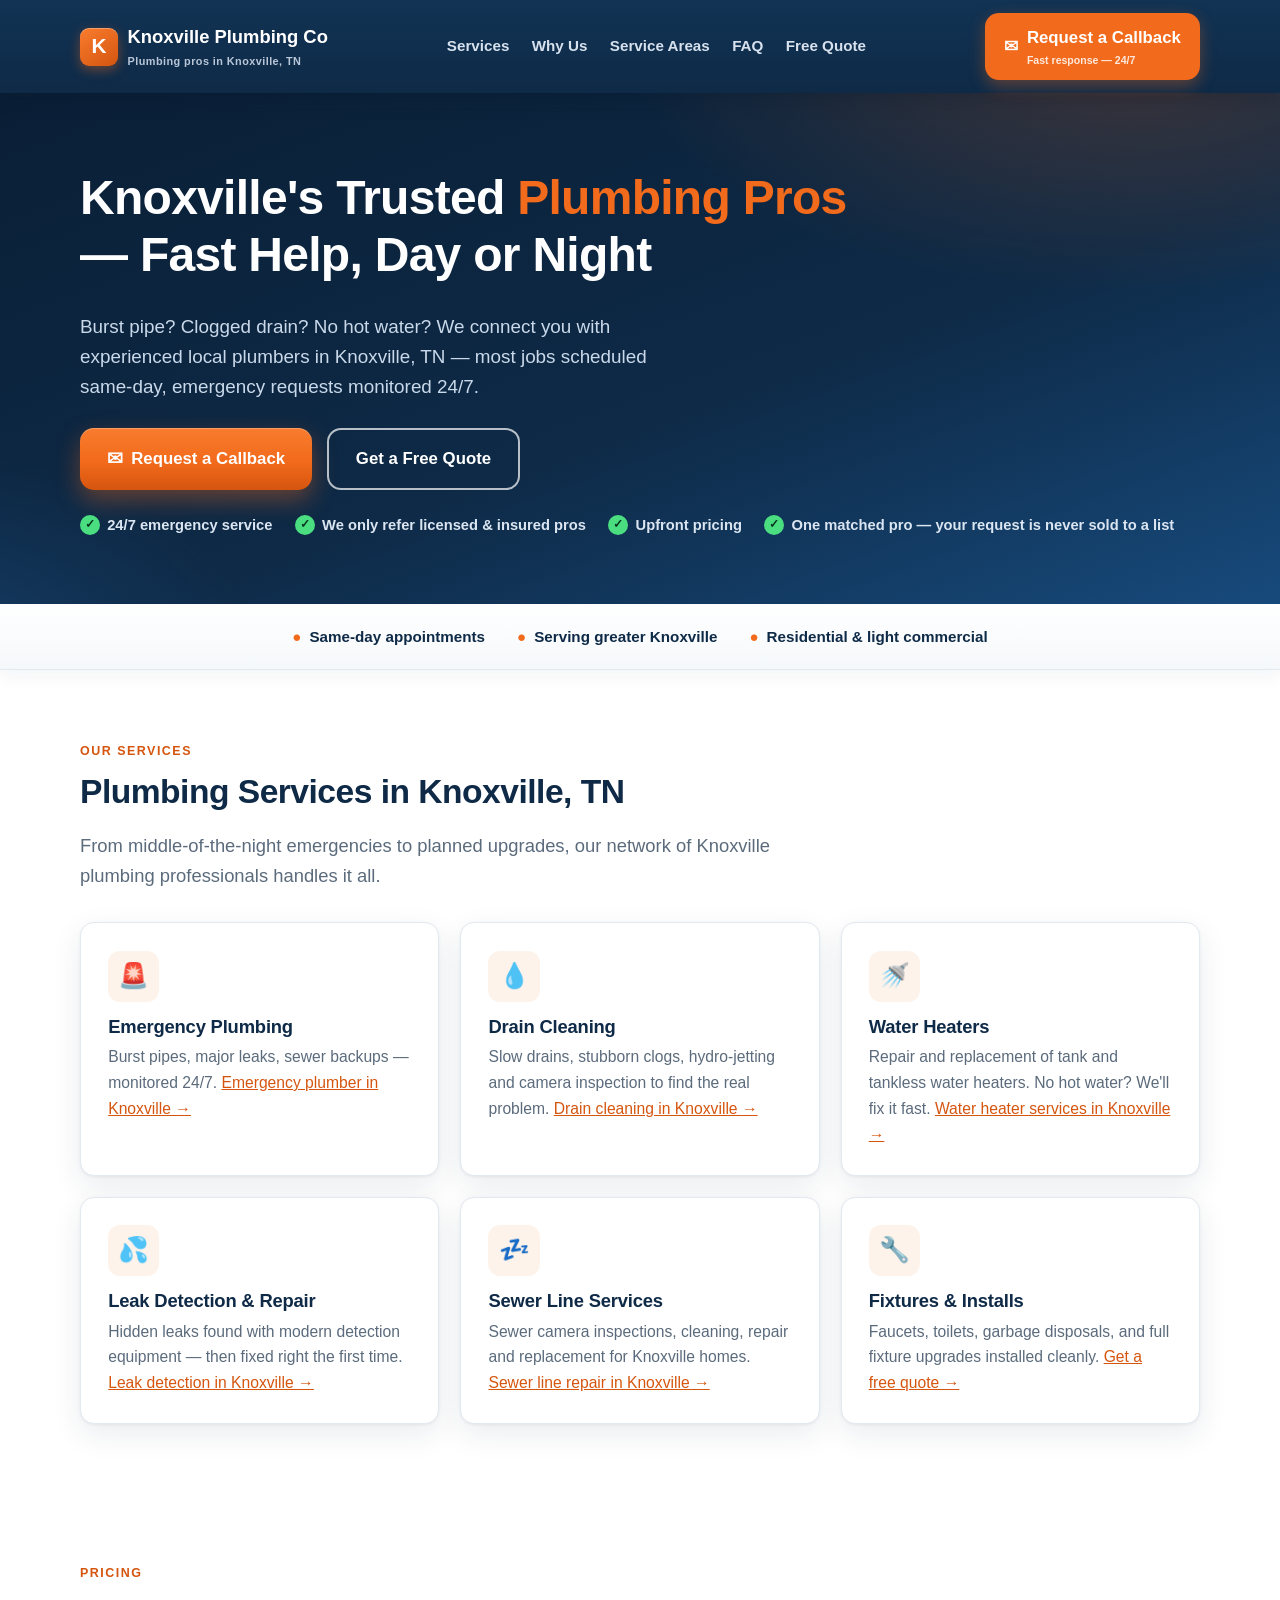
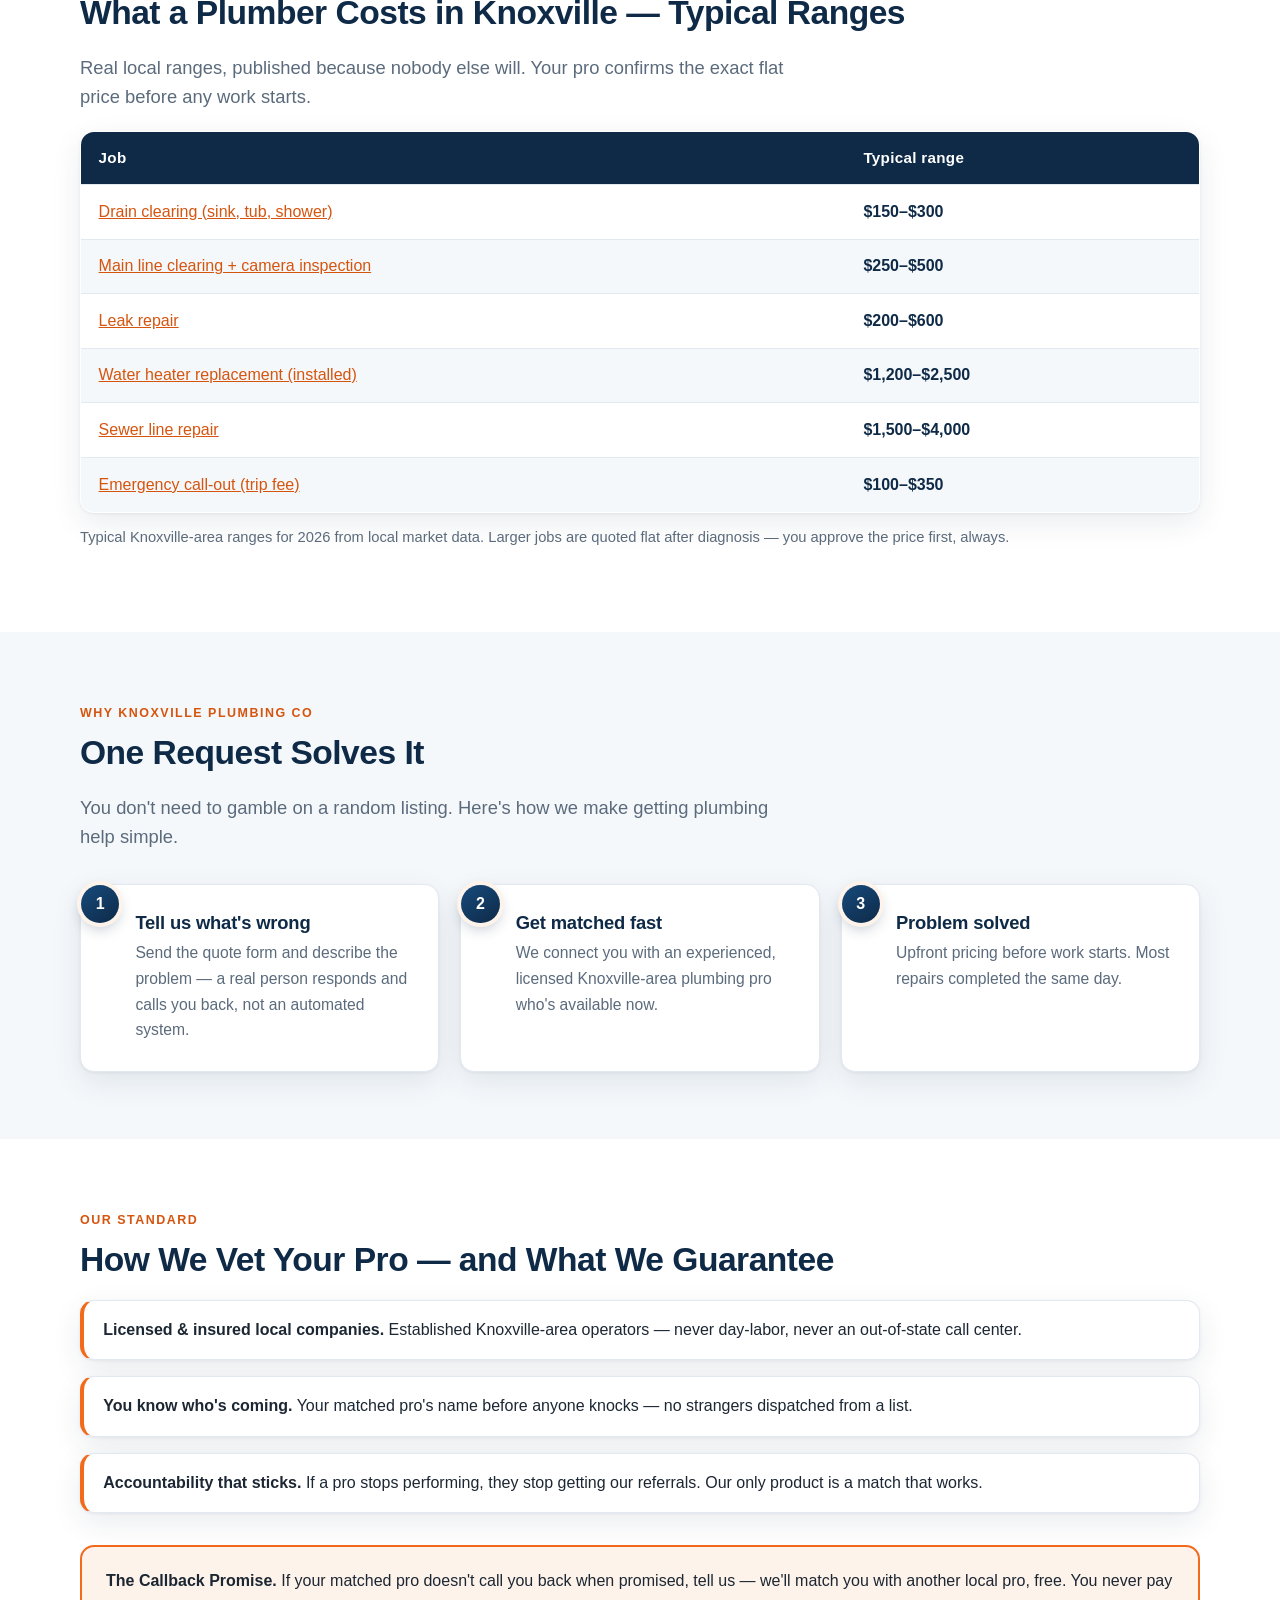
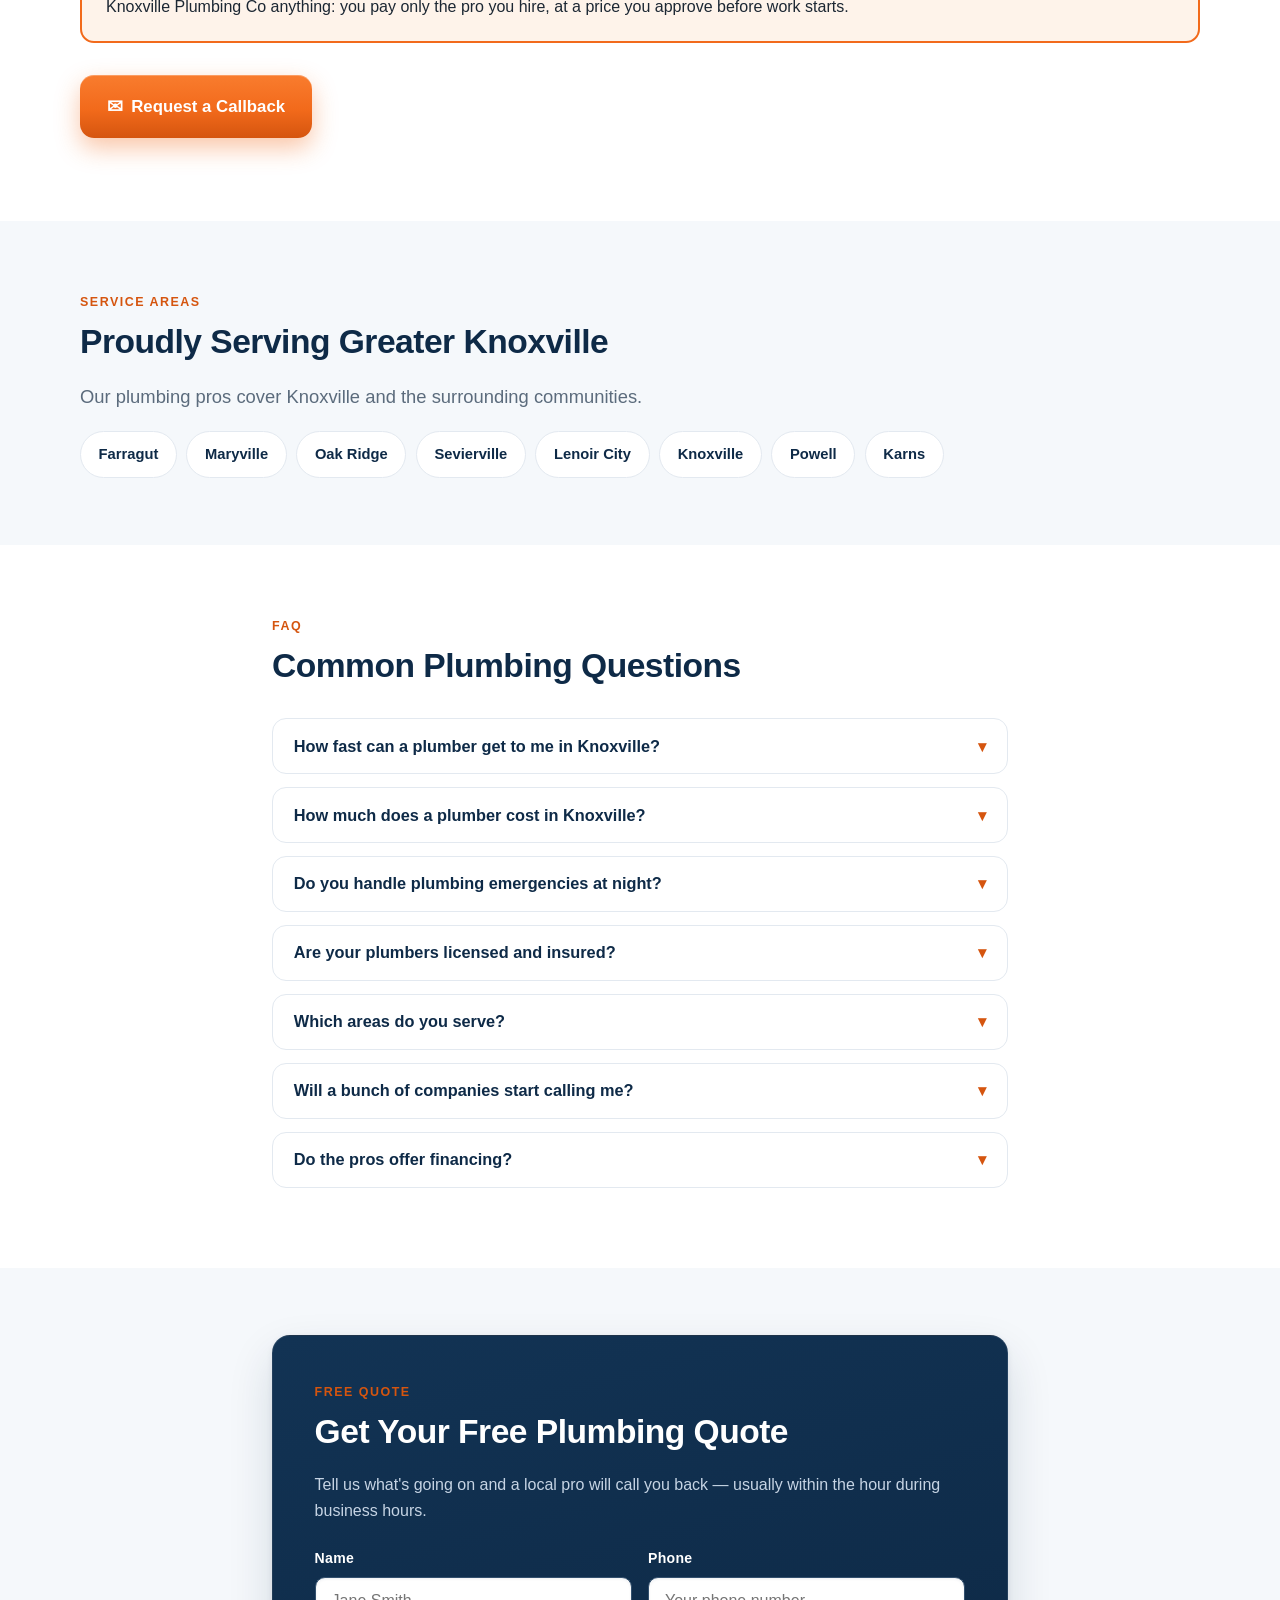
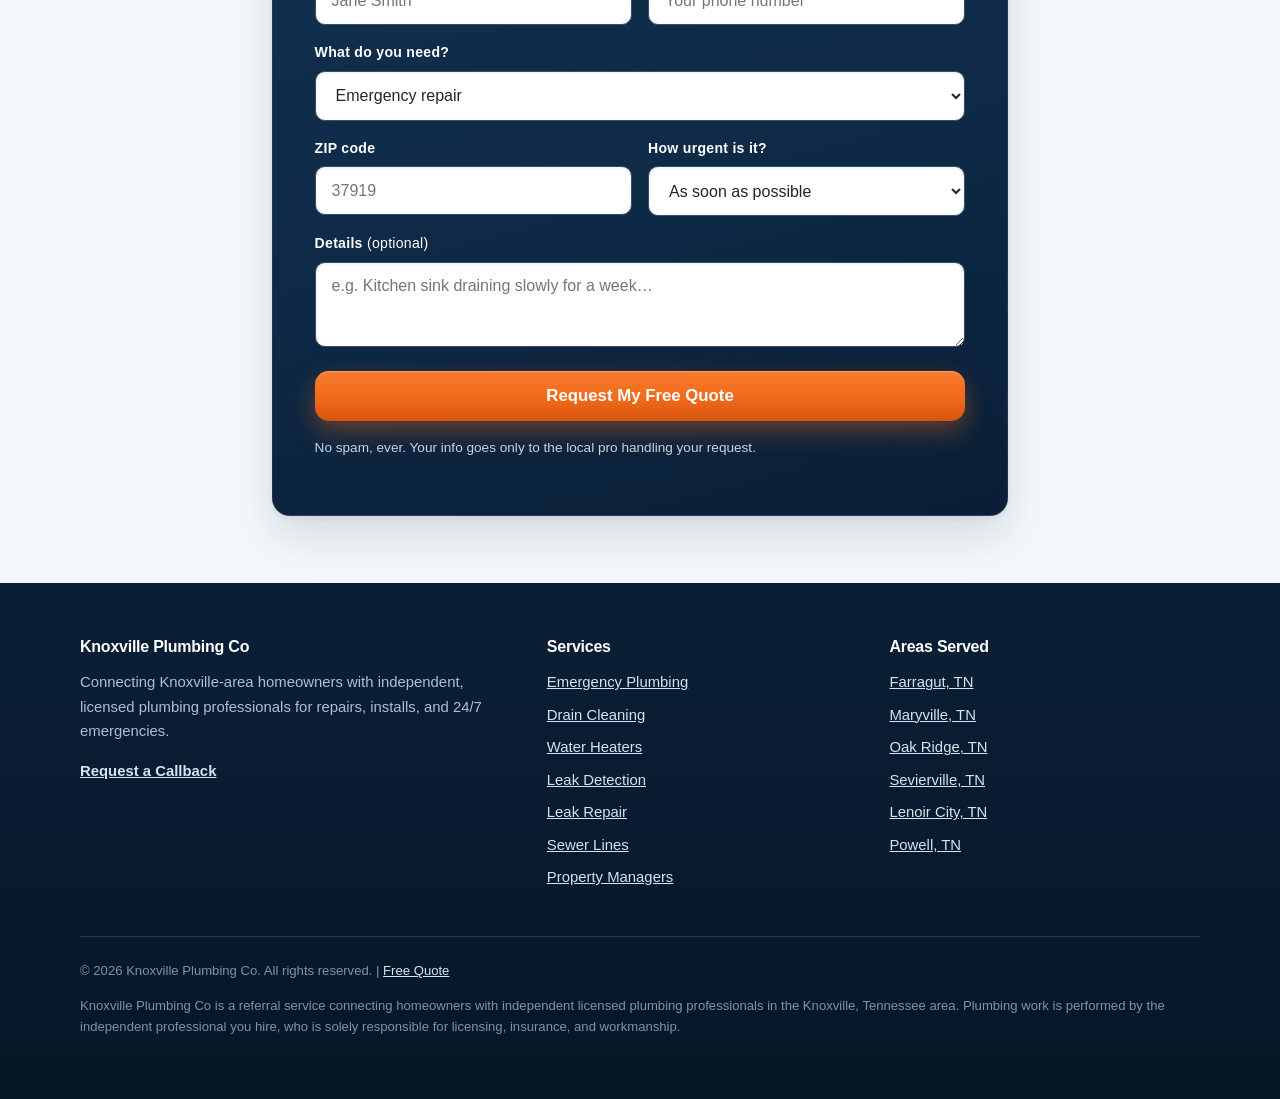
==== commit d536ca66: "Perfection gate: add Powell to footer areas, standard footer quote link, emergency page footer + her" ====
--- a/index.html
+++ b/index.html
@@ -11,6 +11,10 @@
 <meta property="og:type" content="website">
 <meta property="og:url" content="https://knoxvilleplumbingco.com/">
 <meta property="og:image" content="https://knoxvilleplumbingco.com/assets/img/og-cover.jpg">
+<meta name="twitter:card" content="summary_large_image">
+<meta name="twitter:title" content="Plumber in Knoxville, TN | 24/7 | Knoxville Plumbing Co">
+<meta name="twitter:description" content="Fast, reliable plumbing help in Knoxville — emergency repairs, drain cleaning, water heaters. Request a callback.">
+<meta name="twitter:image" content="https://knoxvilleplumbingco.com/assets/img/og-cover.jpg">
 <link rel="stylesheet" href="/assets/css/style.css">
 <link rel="icon" href="data:image/svg+xml,<svg xmlns='http://www.w3.org/2000/svg' viewBox='0 0 100 100'><rect width='100' height='100' rx='20' fill='%23f26a1b'/><text x='50' y='68' font-size='52' text-anchor='middle' fill='white' font-family='Arial' font-weight='bold'>K</text></svg>">
 <script type="application/ld+json">
@@ -190,7 +194,7 @@
         <div class="card">
           <div class="card-icon" aria-hidden="true">&#128295;</div>
           <h3>Fixtures &amp; Installs</h3>
-          <p>Faucets, toilets, garbage disposals, and full fixture upgrades installed cleanly.</p>
+          <p>Faucets, toilets, garbage disposals, and full fixture upgrades installed cleanly. <a href="/#quote">Get a free quote &rarr;</a></p>
         </div>
       </div>
     </div>
@@ -368,8 +372,8 @@
           <button class="btn btn-primary btn-block" type="submit">Request My Free Quote</button>
           <p class="form-note">No spam, ever. Your info goes only to the local pro handling your request.</p>
           <div class="form-success" role="status">
-            <strong>Thanks — we've got it!</strong><br>
-            A local plumbing pro will call you back shortly.
+            <strong>Request received — we're on it now.</strong><br>
+            Your request just reached our matching desk. ONE local licensed pro will call you back — usually within the hour between 7 AM and 9 PM, and first thing in the morning for overnight requests. Emergency requests are monitored around the clock.
           </div>
         </form>
       </div>
@@ -405,6 +409,7 @@
           <li><a href="/areas/oak-ridge.html">Oak Ridge, TN</a></li>
           <li><a href="/areas/sevierville.html">Sevierville, TN</a></li>
           <li><a href="/areas/lenoir-city.html">Lenoir City, TN</a></li>
+          <li><a href="/areas/powell.html">Powell, TN</a></li>
         </ul>
       </div>
     </div>
--- a/assets/css/style.css
+++ b/assets/css/style.css
@@ -62,6 +62,10 @@
 .btn:focus-visible, a:focus-visible, button:focus-visible { outline: 3px solid rgba(242,106,27,.55); outline-offset: 2px; }
 .btn-outline { background: transparent; color: #fff; border: 2px solid rgba(255,255,255,.7); }
 .btn-outline:hover { border-color: #fff; background: rgba(255,255,255,.08); }
+/* Outline button for light backgrounds (final-CTA sections) */
+.btn-outline-dark { background: transparent; color: var(--navy); border: 2px solid var(--navy); }
+.btn-outline-dark:hover { background: rgba(6,22,40,.06); border-color: var(--navy); }
+
 .btn-block { width: 100%; }
 .btn .icon { font-size: 1.15em; }
 
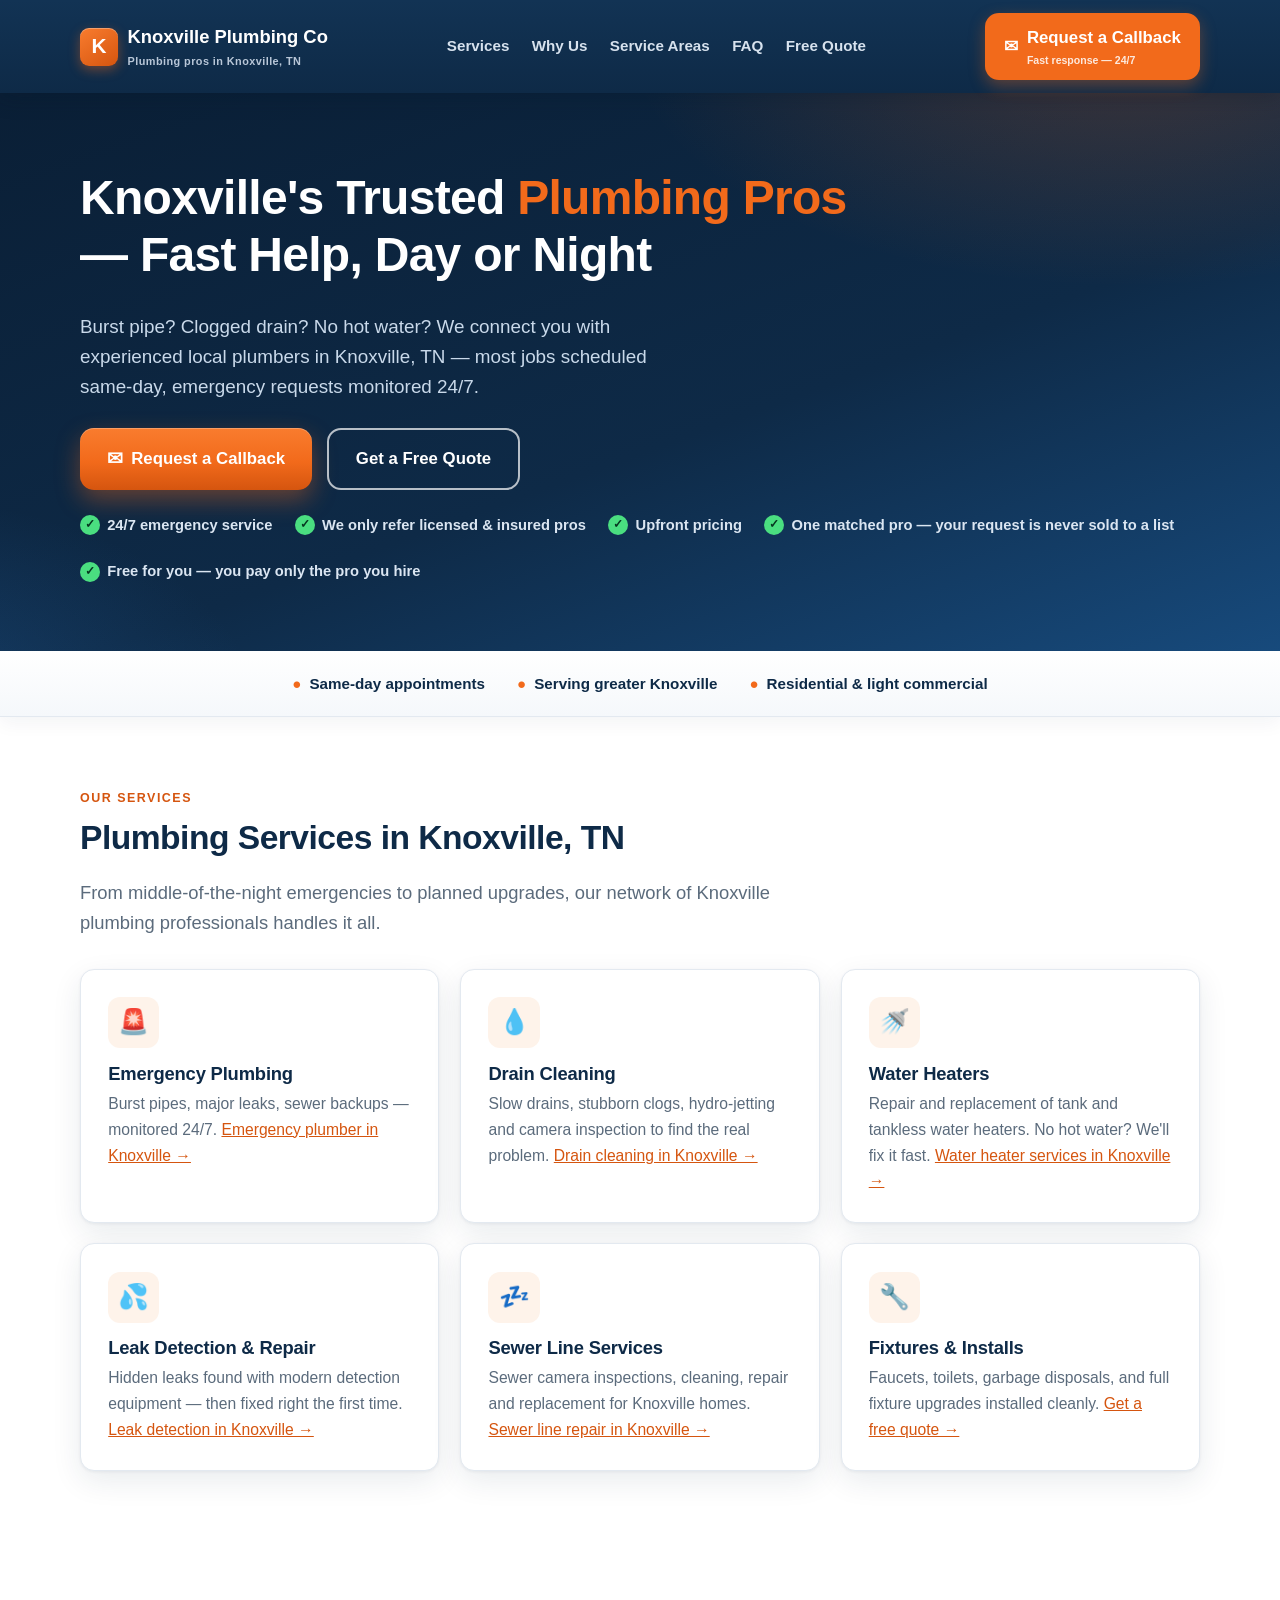
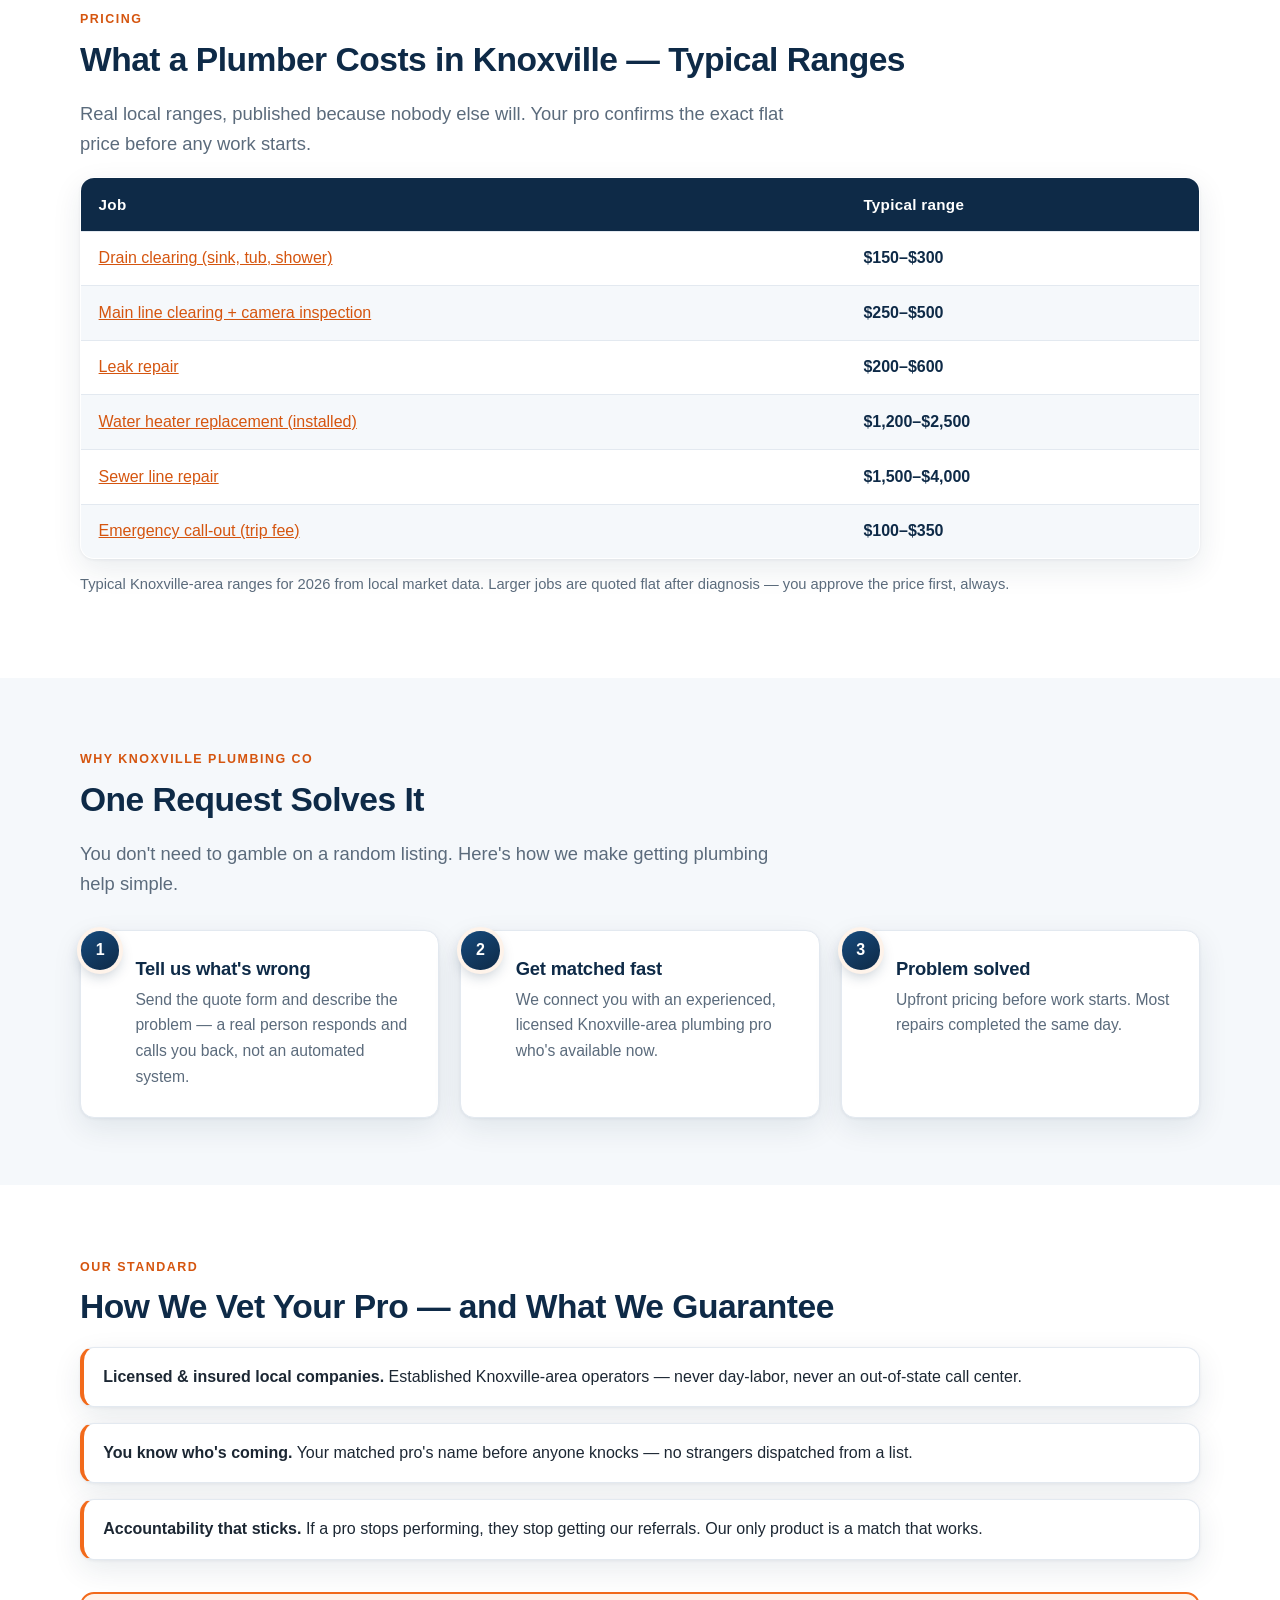
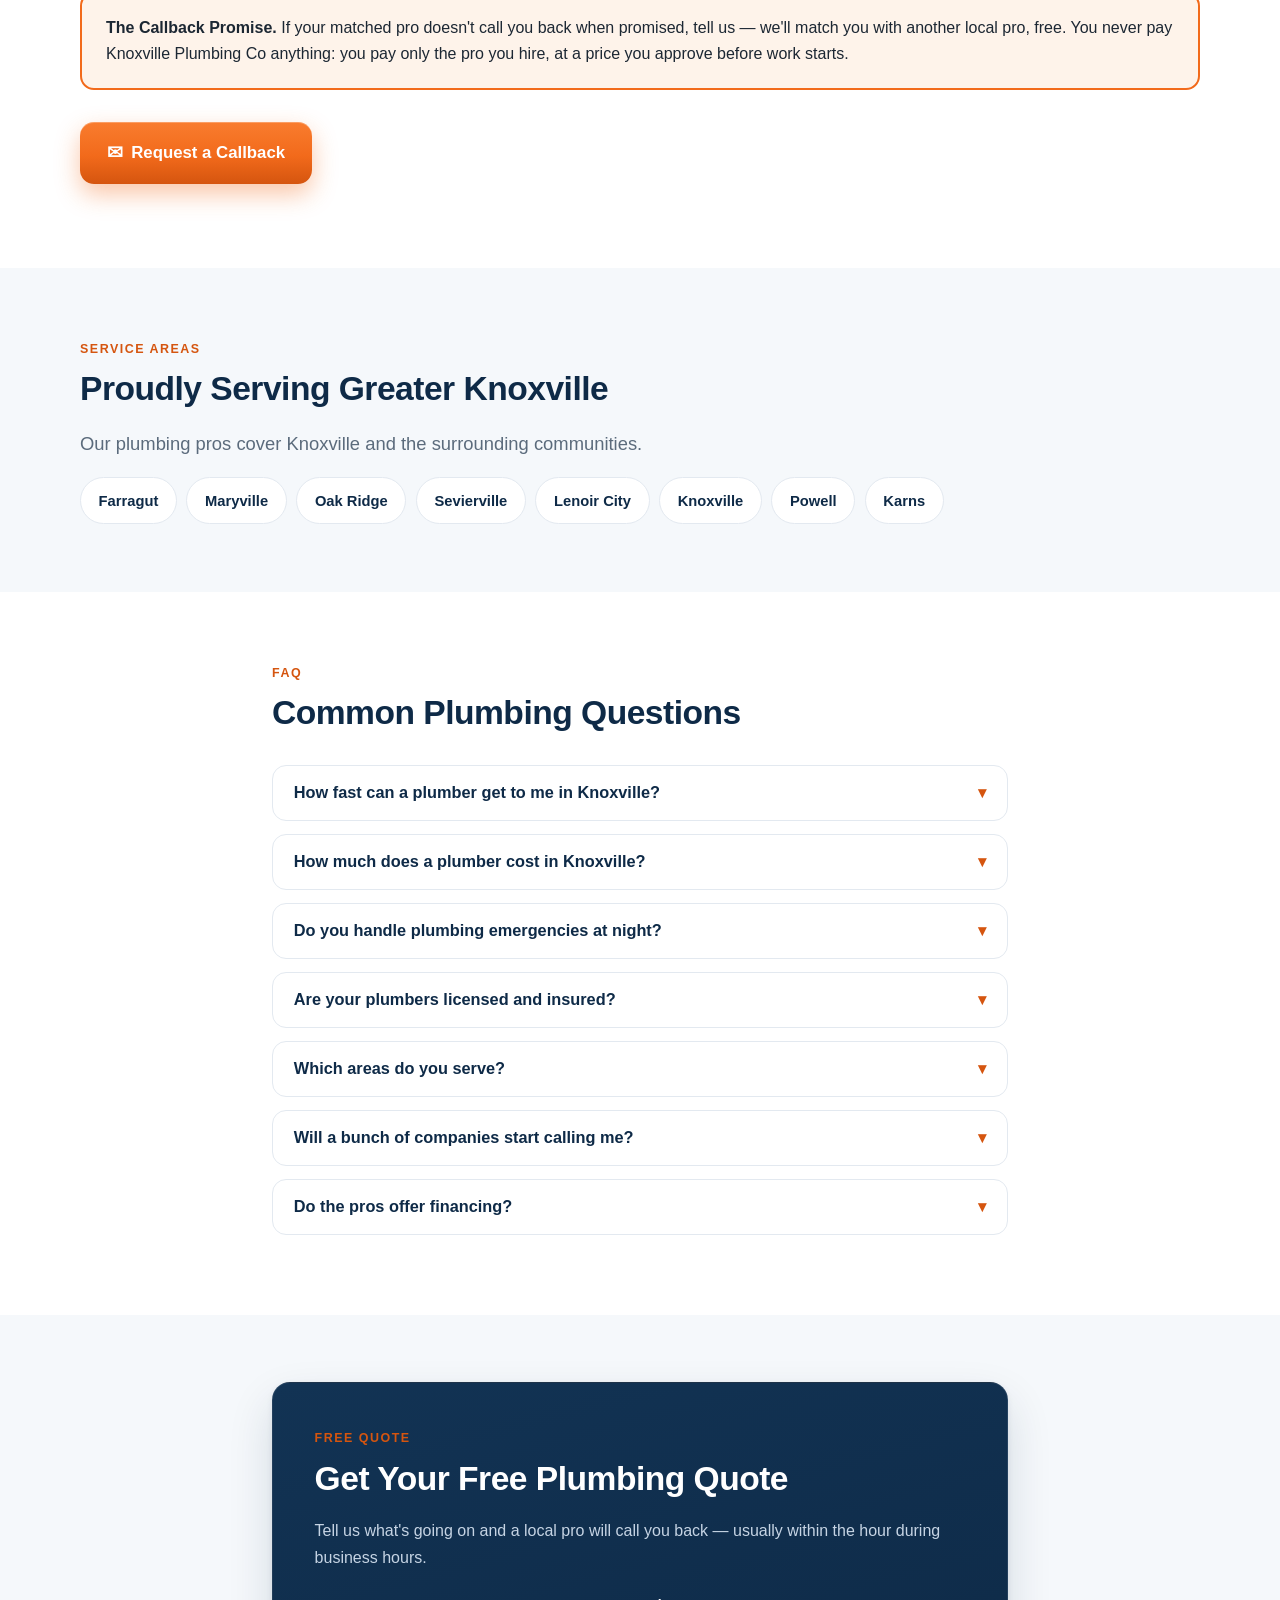
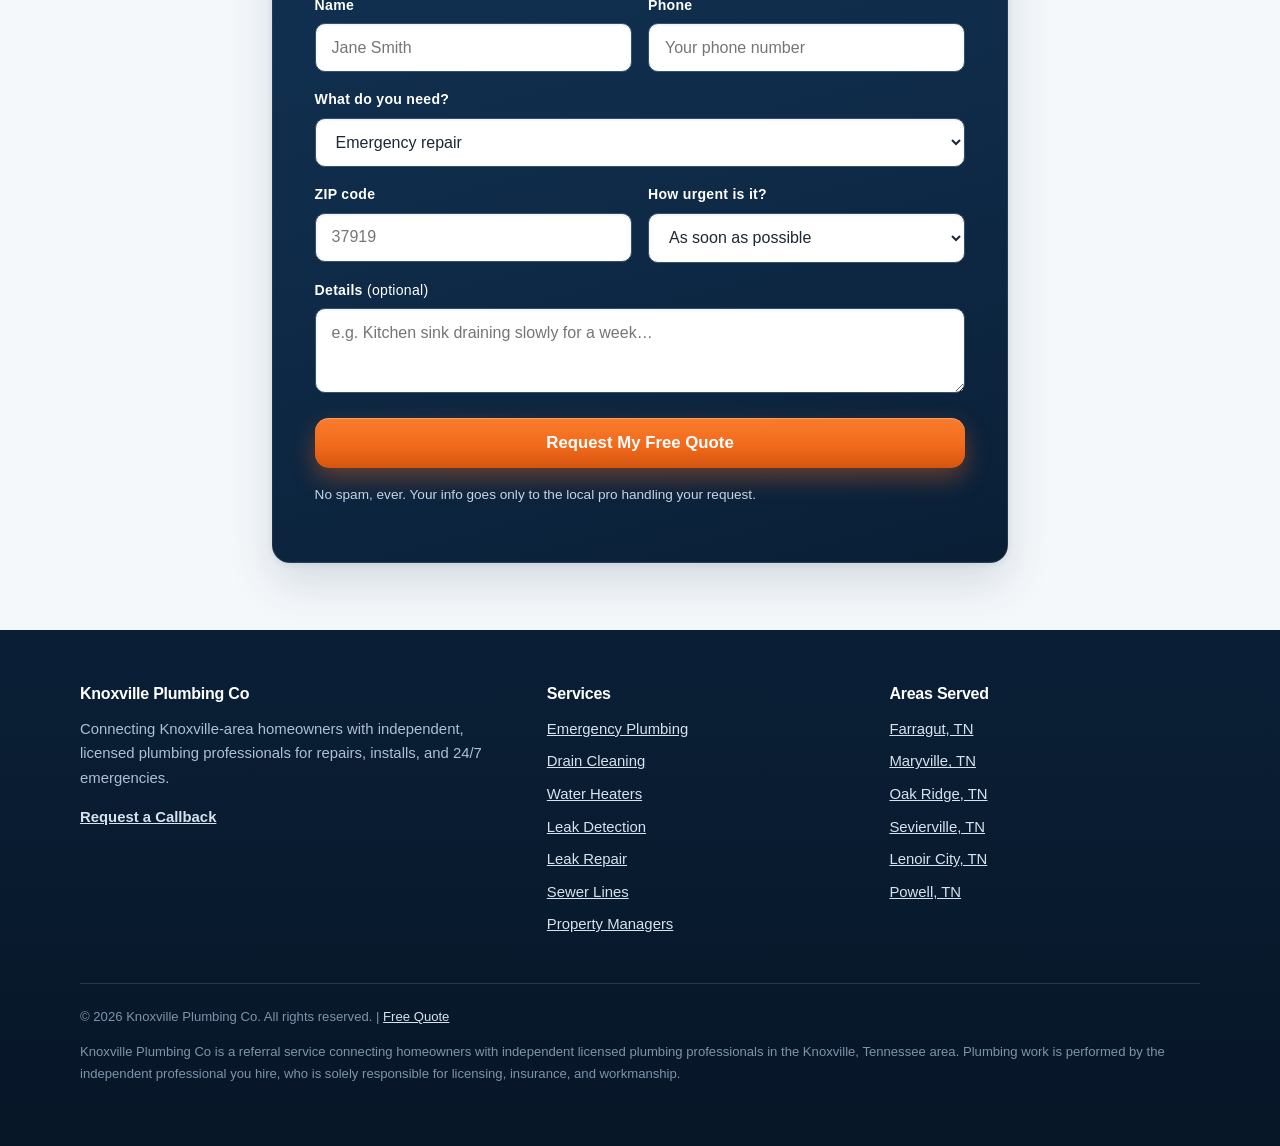
==== commit 2bb52c3e: "Hero trust: add free-for-you line (competitive benchmark fix)" ====
--- a/index.html
+++ b/index.html
@@ -144,6 +144,7 @@
         <li><span class="tick">&#10003;</span> We only refer licensed &amp; insured pros</li>
         <li><span class="tick">&#10003;</span> Upfront pricing</li>
         <li><span class="tick">&#10003;</span> One matched pro — your request is never sold to a list</li>
+        <li><span class="tick">&#10003;</span> Free for you — you pay only the pro you hire</li>
       </ul>
     </div>
   </section>
